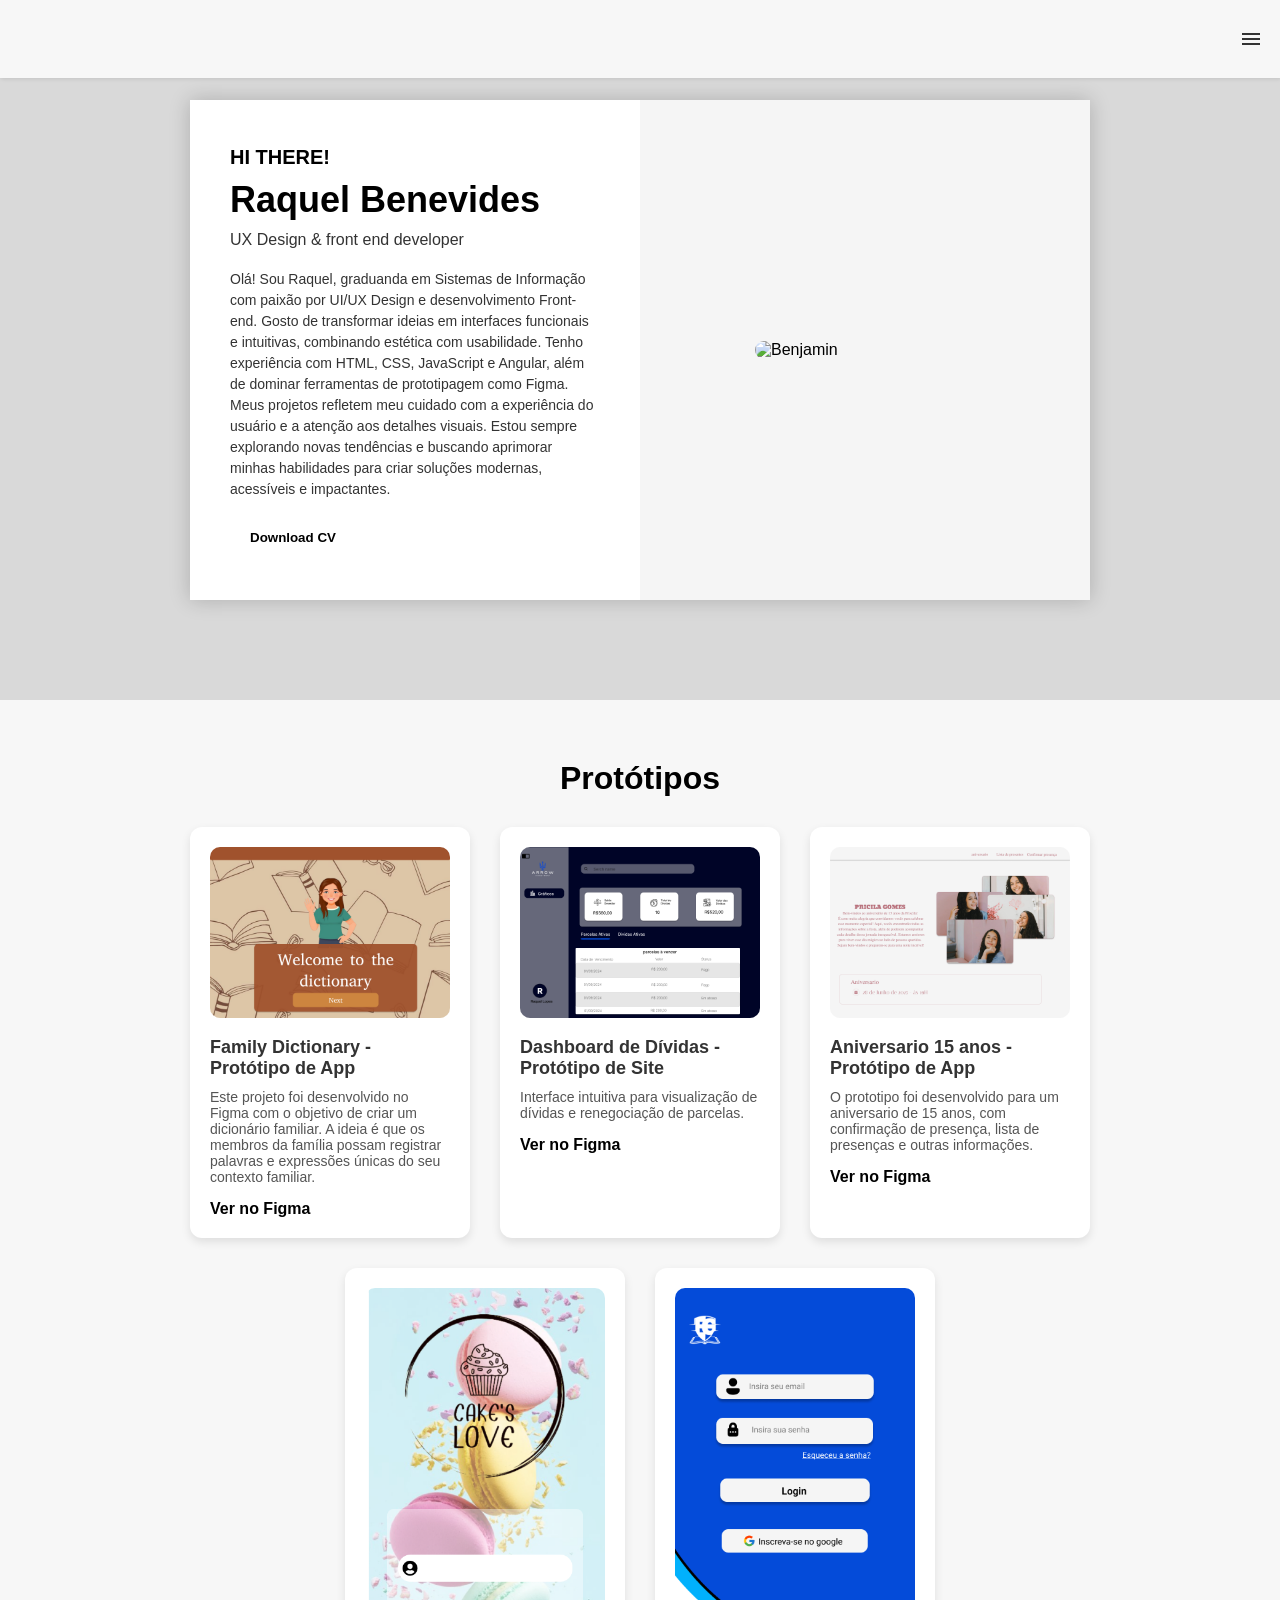
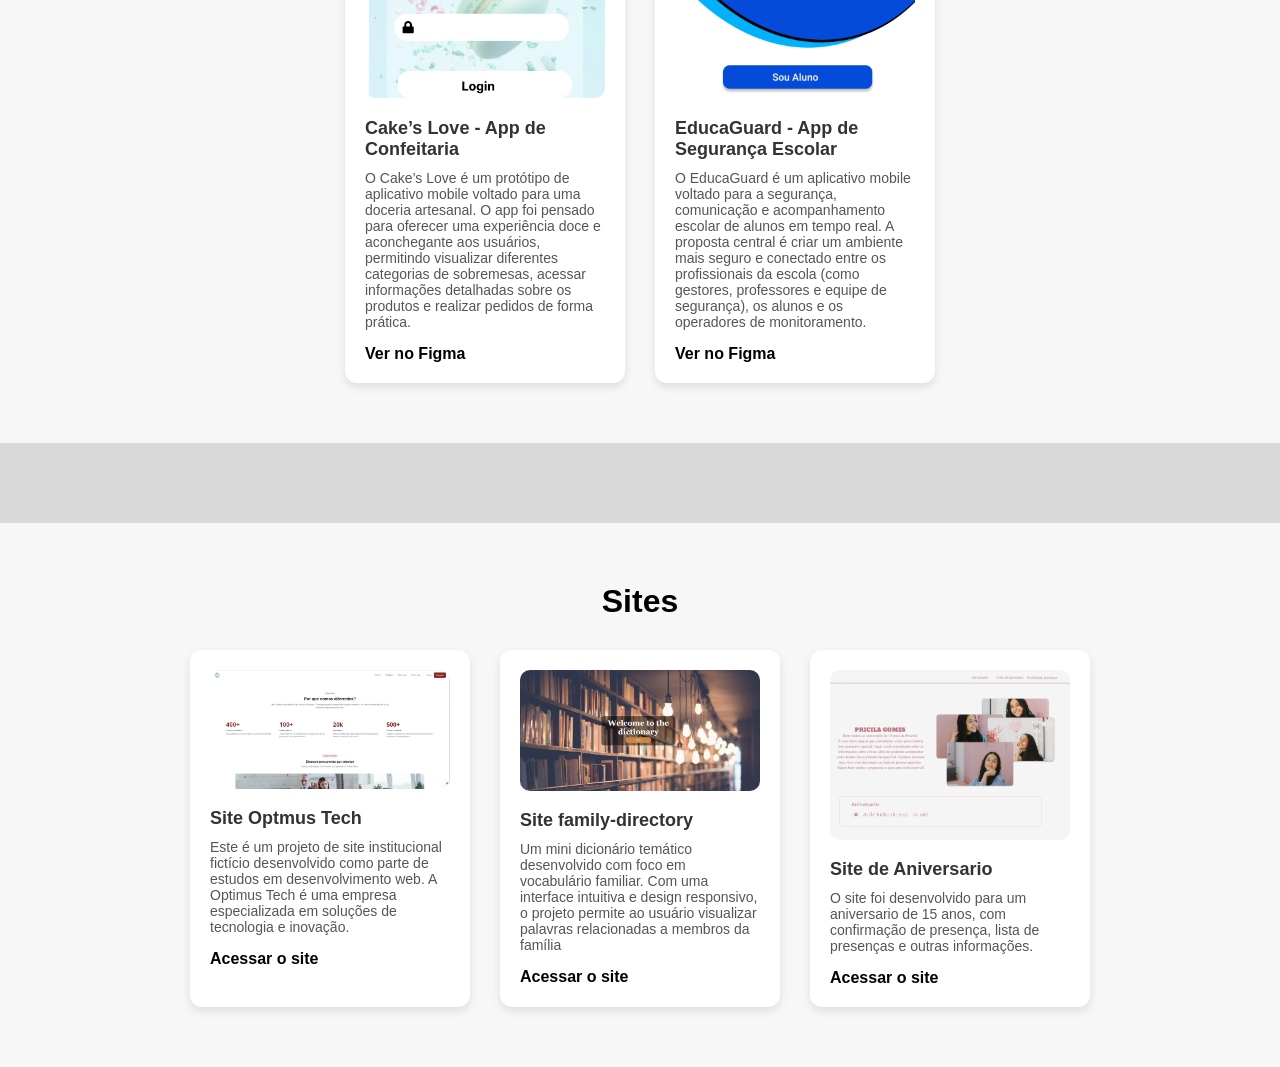
==== index.html @ e482d5d5 "portifolio" ====
<!DOCTYPE html>
<html lang="en">
<head>
  <meta charset="UTF-8" />
  <meta name="viewport" content="width=device-width, initial-scale=1.0"/>
  <title>Raquel Portfolio</title>
  <link rel="stylesheet" href="css/info.css" />
</head>
<body>

  <div class="header">
    <input class="menu-btn" type="checkbox" id="menu-btn" />
    <label class="menu-icon" for="menu-btn"><span class="navicon"></span></label>
    <ul class="menu">
      <li><a href="">Home</a></li>
        <li><a href="">Sobre</a></li>
        <li><a href="">Prototipos</a></li>
        <li><a href="">Sites</a></li>
    </ul>
</div>

  <div class="container">
    <div class="left-section">
      <h2>HI THERE!</h2>
      <h1> <span>Raquel Benevides</span></h1>
      <p>UX Design & front end developer</p>
      <p class="description">
        Olá! Sou Raquel, graduanda em Sistemas de Informação com paixão por UI/UX Design e desenvolvimento Front-end.
        Gosto de transformar ideias em interfaces funcionais e intuitivas, combinando estética com usabilidade. Tenho
        experiência com HTML, CSS, JavaScript e Angular, além de dominar ferramentas de prototipagem como Figma.
        Meus projetos refletem meu cuidado com a experiência do usuário e a atenção aos detalhes visuais. Estou sempre
        explorando novas tendências e buscando
        aprimorar minhas habilidades para criar soluções modernas, acessíveis e impactantes.
      </p>
      <button>Download CV</button>
    </div>
    <div class="right-section">
      <img src="assets/DSC01569.JPG" alt="Benjamin"/>
    
    </div>
  </div>

  <section class="prototypes" id="prototipos">
    <h2>Protótipos</h2>
    <div class="prototypes-container">
      <div class="prototype-card">
        <img src="assets/family-directory.png" alt="Protótipo 1" />
        <h3>Family Dictionary - Protótipo de App</h3>
        <p>Este projeto foi desenvolvido no Figma com o objetivo de criar um dicionário familiar. A ideia é que os membros da família possam registrar palavras e expressões únicas do seu contexto familiar.</p>
        <a href="https://www.figma.com/proto/r6o3UK1A0JMN1MDUsx2ePp/dicionario_familia?node-id=1-3&t=j6TgcoYT1Pu7Sqnx-1&scaling=scale-down&content-scaling=fixed&page-id=0%3A1&starting-point-node-id=1%3A3&show-proto-sidebar=1" target="_blank">Ver no Figma</a>
      </div>
      <div class="prototype-card">
        <img src="assets/Tela inicial.png" alt="Protótipo 2" />
        <h3>Dashboard de Dívidas - Protótipo de Site</h3>
        <p>Interface intuitiva para visualização de dívidas e renegociação de parcelas.</p>
        <a href="https://www.figma.com/proto/xezdQHjw3S7ay618fZa8QW/projetoloja?node-id=2080-34&t=NyL4bLdaEMQx5HPH-1&scaling=min-zoom&content-scaling=fixed&page-id=0%3A1&starting-point-node-id=2080%3A34" target="_blank">Ver no Figma</a>
      </div>

      <div class="prototype-card">
        <img src="assets/tela_aniversario.png" alt="Protótipo 5">
        <h3>Aniversario 15 anos - Protótipo de App</h3>
        <p>O prototipo foi desenvolvido para um aniversario de 15 anos, com confirmação de presença, lista de presenças e outras informações.</p>
        <a href="https://www.figma.com/proto/hL53M6fmfashtRJWSqGs2R/Untitled?node-id=20-2&t=TeJSc9Q0vaxj2PRp-1&scaling=min-zoom&content-scaling=fixed&page-id=0%3A1&starting-point-node-id=1%3A2&show-proto-sidebar=1" target="_blank">Ver no Figma</a>
      </div>
    
      <div class="prototype-card">
        <img src="assets/site_confeitaria.png" alt="Protótipo 3" style="height: 410px; object-fit: cover; border-radius: 10px; margin-bottom: 1rem;"> 
        <h3>Cake’s Love - App de Confeitaria</h3>
        <p>O Cake’s Love é um protótipo de aplicativo mobile voltado para uma doceria artesanal. O app foi pensado para oferecer uma experiência doce e aconchegante aos usuários, permitindo visualizar diferentes categorias de sobremesas, acessar informações detalhadas sobre os produtos e realizar pedidos de forma prática.</p>
        <a href="https://www.figma.com/proto/RAISbUO54751XTIskdznrG/projetoCurso?node-id=35-3&t=txbkHVv7PdWEwaBw-1&scaling=scale-down&content-scaling=fixed&page-id=0%3A1" target="_blank">Ver no Figma</a>
      </div>

      <div class="prototype-card">
        <img src="assets/Tela de login.png" alt="Protótipo 4" style="height: 410px; object-fit: cover; border-radius: 10px; margin-bottom: 1rem;"> 
        <h3>EducaGuard - App de Segurança Escolar</h3>
        <p>O EducaGuard é um aplicativo mobile voltado para a segurança, comunicação e acompanhamento escolar de alunos em tempo real. A proposta central é criar um ambiente mais seguro e conectado entre os profissionais da escola (como gestores, professores e equipe de segurança), os alunos e os operadores de monitoramento.</p>
        <a href="https://www.figma.com/proto/RAISbUO54751XTIskdznrG/projetoCurso?node-id=35-3&t=txbkHVv7PdWEwaBw-1&scaling=scale-down&content-scaling=fixed&page-id=0%3A1" target="_blank">Ver no Figma</a>
      </div>

  <!--sites-->
  </section>
  

  <section class="prototypes" id="prototipos">
    <h2>Sites</h2>
    <div class="prototypes-container">
      <div class="prototype-card">
        <img src="assets/optmus_tec.jpeg" alt="site 1" />
        <h3> Site Optmus Tech</h3>
        <p>Este é um projeto de site institucional fictício desenvolvido como parte de estudos em desenvolvimento web. A Optimus Tech é uma empresa especializada em soluções de tecnologia e inovação.</p>
        <a href="https://raquellopes10.github.io/Optimus_Tech/" target="_blank">Acessar o site</a>
      </div>
      <div class="prototype-card">
        <img src="assets/family.jpeg" alt="Protótipo 2" />
        <h3> Site family-directory</h3>
        <p>Um mini dicionário temático desenvolvido com foco em vocabulário familiar. Com uma interface intuitiva e design responsivo, o projeto permite ao usuário visualizar palavras relacionadas a membros da família </p>
        <a href="https://family-dictionary.vercel.app/" target="_blank">Acessar o site </a>
      </div>

      <div class="prototype-card">
        <img src="assets/tela_aniversario.png" alt="Protótipo 5"> 
        <h3> Site de Aniversario</h3>
        <p>O site foi desenvolvido para um aniversario de 15 anos, com confirmação de presença, lista de presenças e outras informações.</p>
        <a href="https://d2iv9stsavxi5m.cloudfront.net/" target="_blank">Acessar o site</a>
      </div>
  </section>
  
</body>
</html>
---- css/info.css ----
* {
    margin: 0;
    padding: 0;
    box-sizing: border-box;
    font-family: 'Segoe UI', sans-serif;
  }
  
  body {
    background: #d9d9d9;
   /* display: flex;
    justify-content: center;
    align-items: center;
    height: 100vh;*/
  }
  
  .container {
    width: 900px;
    height: 500px;
    display: flex;
    margin: 100px auto; /* Centraliza horizontalmente e dá espaçamento do topo */
    box-shadow: 0 0 20px rgba(0,0,0,0.2);
    background: #fff;
  }
  
  .left-section {
    width: 50%;
    padding: 50px 40px;
    background: #fff;
    display: flex;
    flex-direction: column;
    justify-content: center;
  }
  
  .left-section h2 {
    font-size: 20px;
    margin-bottom: 10px;
    color: #000;
  }
  
  .left-section h1 {
    font-size: 36px;
    margin-bottom: 10px;
    color: #000;
  }
  
  .left-section h1 span {
    color: black;
    font-weight: bold;
  }
  
  .left-section p {
    margin-bottom: 20px;
    color: #333;
  }
  
  .left-section .description {
    font-size: 14px;
    line-height: 1.5;
  }
  
  .left-section button {
    width: fit-content;
    padding: 10px 20px;
    background-color: white;
    border: none;
    color: #000;
    font-weight: bold;
    cursor: pointer;
    border-radius: 20px;
    transition: background 0.3s;
  }
  
  .left-section button:hover {
    background-color: #ccc;
  }
  
  .right-section {
    width: 50%;
    position: relative;
    background: #f5f5f5;
    display: flex;
    justify-content: center;
    align-items: center;
  }
  
  .right-section img {
    width: 220px;
    border-radius: 10px;
  }
  
  /*menu responsivo*/
.header {
    background-color: #f7f7f7;
    box-shadow: 1px 1px 4px 0 rgba(0, 0, 0, .1);
      position: fixed;
      top: 0;
      left: 0;
      width: 100%;
      z-index: 1000;
      padding: 10px 0; /* Adicione um pouco de padding para melhorar a aparência */
      
      }
      
      .header ul {
      margin: 0;
      padding: 0;
      list-style: none;
      overflow: hidden;
      background-color: #f7f7f7;
    }
      
      .header li a {
      display: block;
      padding: 20px 20px;
      border-right: 1px solid white;
      text-decoration: none;
      color: black;
      font-size: 18px;
      
      }
      
      .header li a:hover,
      .header .menu-btn:hover {
      background-color:rgba(200, 200, 200, 0.2);
      border-radius: 20px;
      }
      
      .header .logo {
      display: block;
      float: left;
      padding: 3px 20px;
      text-decoration: none;
      }
      
      /* menu */
      
      .header .menu {
      clear: both;
      max-height: 0;
      transition: max-height .2s ease-out;
      }
      
      /* menu icon */
      
      .header .menu-icon {
      cursor: pointer;
      display: inline-block;
      float: right;
      padding: 28px 20px;
      position: relative;
      user-select: none;
      }
      
      .header .menu-icon .navicon {
      background: #333;
      display: block;
      height: 2px;
      position: relative;
      transition: background .2s ease-out;
      width: 18px;
      }
      
      .header .menu-icon .navicon:before,
      .header .menu-icon .navicon:after {
      background: #333;
      content: '';
      display: block;
      height: 100%;
      position: absolute;
      transition: all .2s ease-out;
      width: 100%;
      }
      
      .header .menu-icon .navicon:before {
      top: 5px;
      }
      
      .header .menu-icon .navicon:after {
      top: -5px;
      }
      
      /* menu btn */
      
      .header .menu-btn {
      display: none;
      }
      
      .header .menu-btn:checked ~ .menu {
      max-height: 100%;
      }
      
      .header .menu-btn:checked ~ .menu-icon .navicon {
      background: transparent;
      }
      
      .header .menu-btn:checked ~ .menu-icon .navicon:before {
      transform: rotate(-45deg);
      }
      
      .header .menu-btn:checked ~ .menu-icon .navicon:after {
      transform: rotate(45deg);
      }
      
      .header .menu-btn:checked ~ .menu-icon:not(.steps) .navicon:before,
      .header .menu-btn:checked ~ .menu-icon:not(.steps) .navicon:after {
      top: 0;
      }
      
      /* 48em = 768px */
      
      @media (min-width: 1370px) {
      .header li {
        float: left;
      }
      .header li a {
        padding: 20px 30px;
      }
      .header .menu {
        clear: none;
        float: right;
        max-height: none;
      }
      .header .menu-icon {
        display: none;
      }
      }

      /*prototipos*/
      .prototypes {
        background-color: #f7f7f7;
        padding: 60px 40px;
        text-align: center;
        margin-top: 80px;
        display: flex;
        flex-direction: column; /* ESSA LINHA AQUI FAZ A MÁGICA */

          }
          
      
      
      .prototypes h2 {
        font-size: 32px;
        margin-bottom: 30px;
        color: #000;
      }
      
      .prototypes-container {
        display: flex;
        flex-wrap: wrap;
        justify-content: center;
        gap: 30px;
      }
      
      .prototype-card {
        background: #fff;
        border-radius: 12px;
        box-shadow: 0 4px 10px rgba(0, 0, 0, 0.1);
        width: 280px;
        padding: 20px;
        text-align: left;
        transition: transform 0.3s ease;
      }
      
      .prototype-card:hover {
        transform: translateY(-5px);
      }
      
      .prototype-card img {
        width: 100%;
        border-radius: 10px;
        margin-bottom: 15px;
      }
      
      .prototype-card h3 {
        font-size: 18px;
        margin-bottom: 10px;
        color: #333;
      }
      
      .prototype-card p {
        font-size: 14px;
        color: #555;
        margin-bottom: 15px;
      }
      
      .prototype-card a {
        text-decoration: none;
        font-weight: bold;
        color: black;
      }
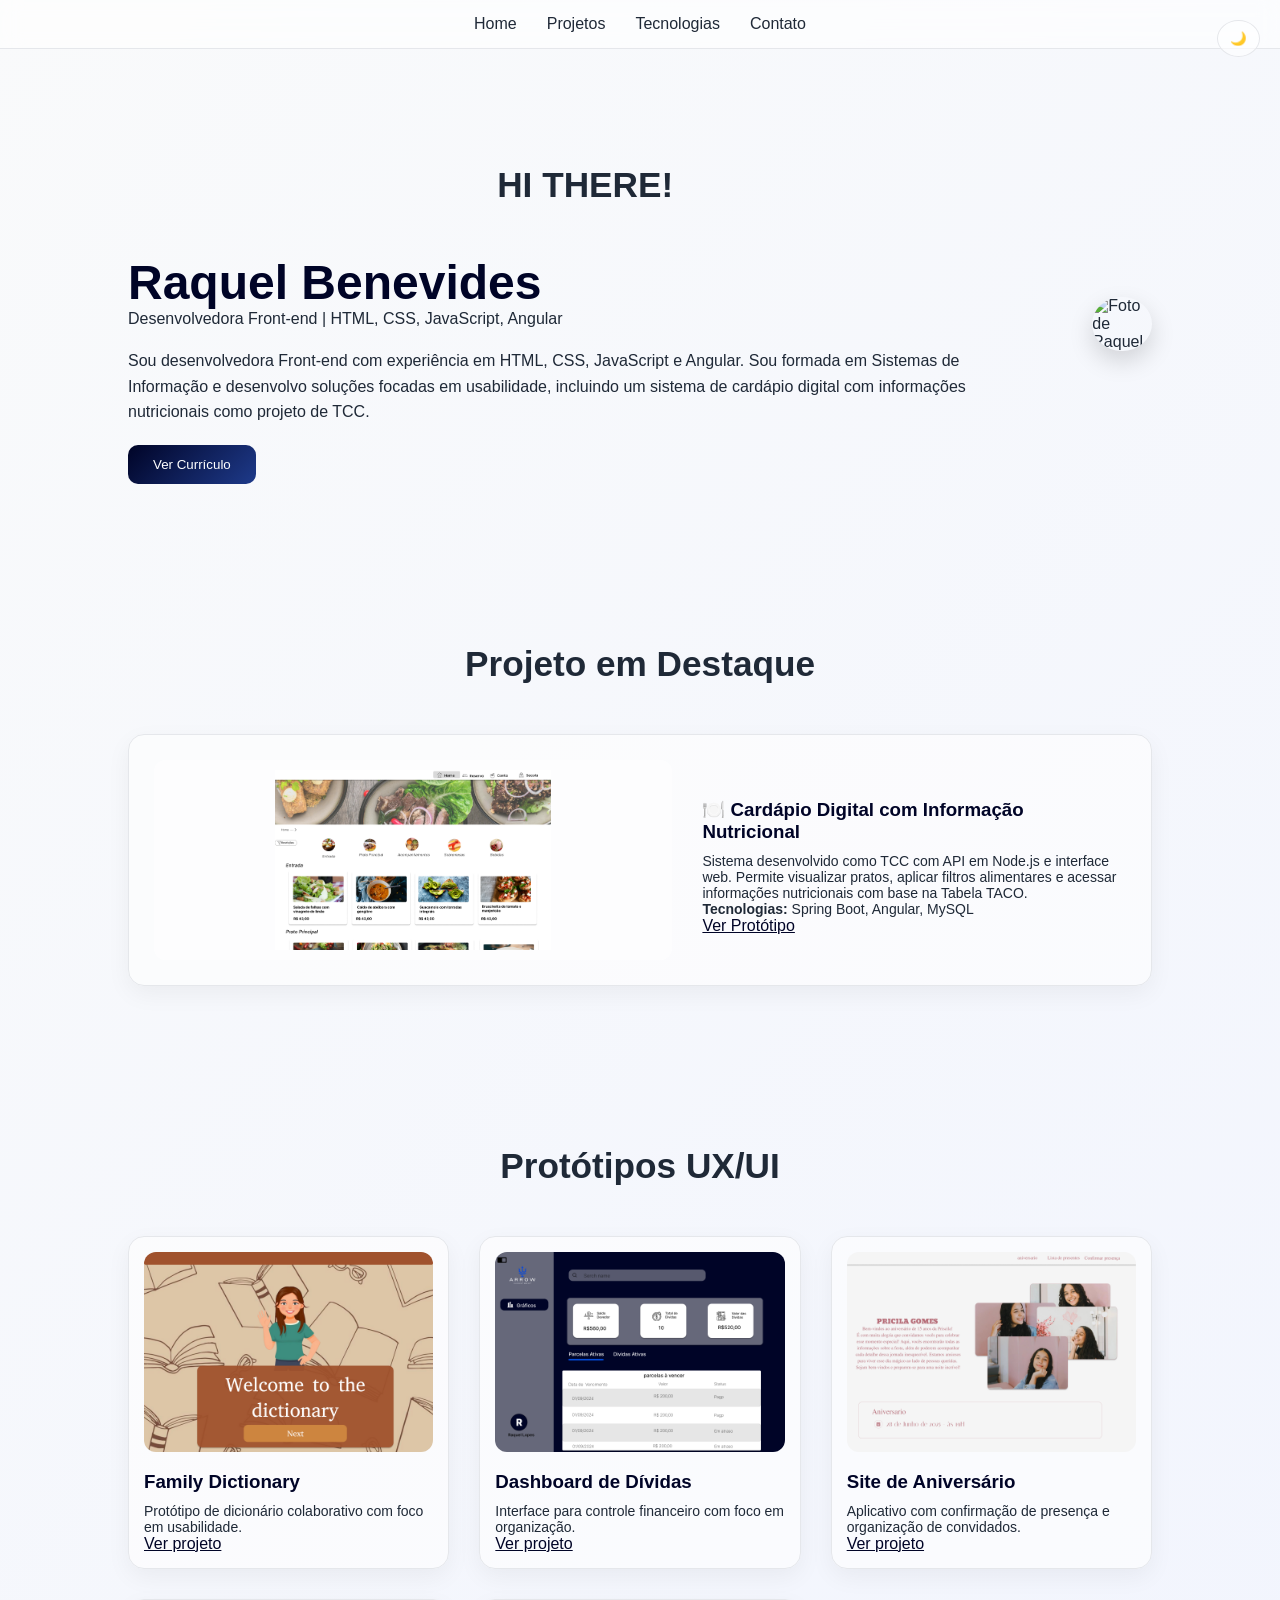
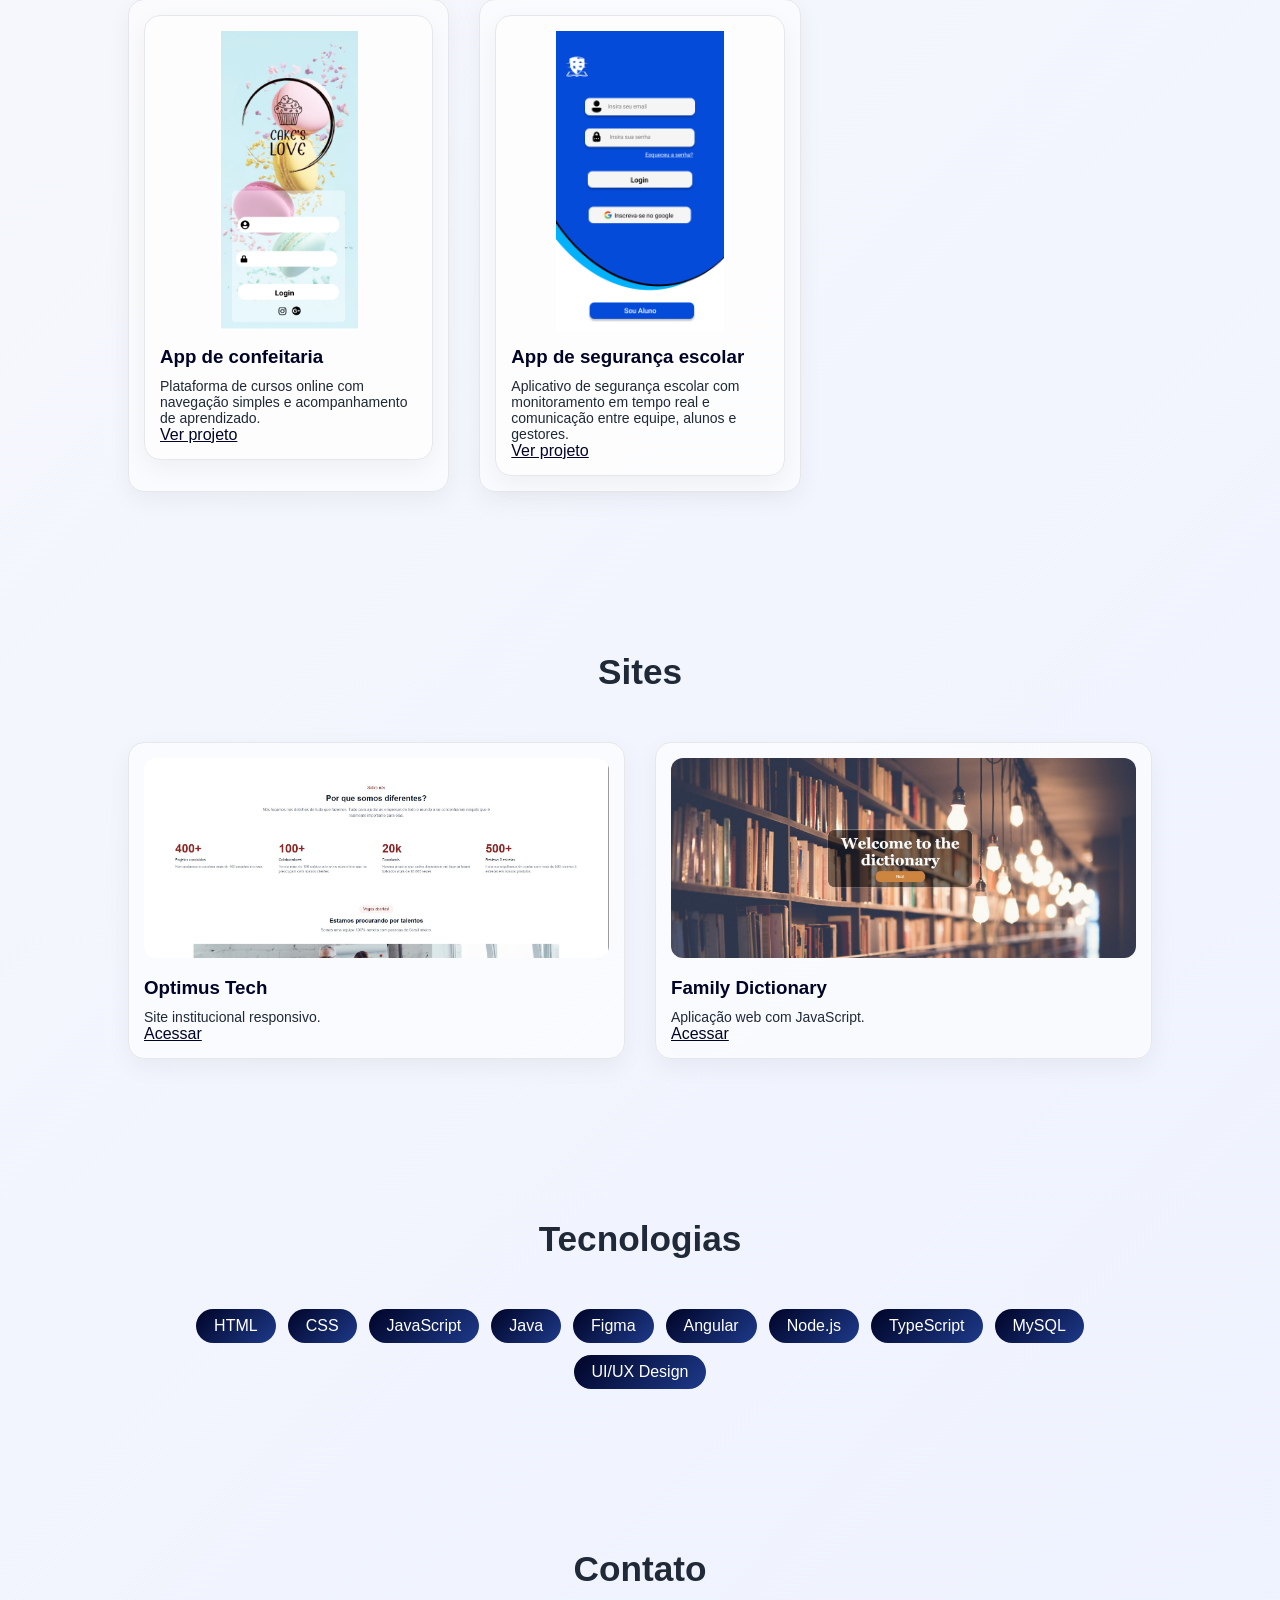
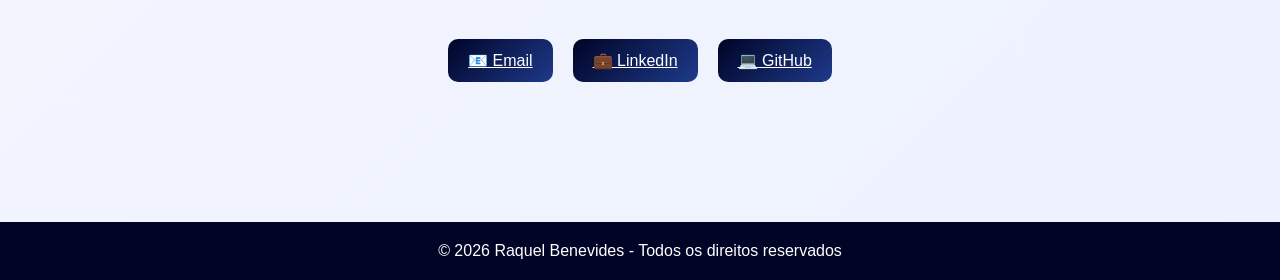
==== commit c112417c: "melhorias no portifólio" ====
--- a/index.html
+++ b/index.html
@@ -1,109 +1,224 @@
 <!DOCTYPE html>
-<html lang="en">
+<html lang="pt-BR">
+
 <head>
   <meta charset="UTF-8" />
-  <meta name="viewport" content="width=device-width, initial-scale=1.0"/>
+  <meta name="viewport" content="width=device-width, initial-scale=1.0" />
   <title>Raquel Portfolio</title>
-  <link rel="stylesheet" href="css/info.css" />
+  <link rel="stylesheet" href="inicio.css?v=2">
 </head>
+
 <body>
 
+
+
+  <!-- HEADER -->
   <div class="header">
-    <input class="menu-btn" type="checkbox" id="menu-btn" />
-    <label class="menu-icon" for="menu-btn"><span class="navicon"></span></label>
     <ul class="menu">
-      <li><a href="">Home</a></li>
-        <li><a href="">Sobre</a></li>
-        <li><a href="">Prototipos</a></li>
-        <li><a href="">Sites</a></li>
+      <li><a href="#sobre">Home</a></li>
+      <li><a href="#projetos">Projetos</a></li>
+      <li><a href="#tecnologias">Tecnologias</a></li>
+      <li><a href="#contato">Contato</a></li>
     </ul>
-</div>
-
-  <div class="container">
+  </div>
+  <br>
+  <br>
+
+
+ <button id="toggle-theme">🌙</button>
+
+
+  <!-- SOBRE -->
+  <section class="container" id="sobre">
+   
     <div class="left-section">
+      
       <h2>HI THERE!</h2>
-      <h1> <span>Raquel Benevides</span></h1>
-      <p>UX Design & front end developer</p>
+      <h1><span>Raquel Benevides</span></h1>
+      <p>Desenvolvedora Front-end | HTML, CSS, JavaScript, Angular</p>
+
       <p class="description">
-        Olá! Sou Raquel, graduanda em Sistemas de Informação com paixão por UI/UX Design e desenvolvimento Front-end.
-        Gosto de transformar ideias em interfaces funcionais e intuitivas, combinando estética com usabilidade. Tenho
-        experiência com HTML, CSS, JavaScript e Angular, além de dominar ferramentas de prototipagem como Figma.
-        Meus projetos refletem meu cuidado com a experiência do usuário e a atenção aos detalhes visuais. Estou sempre
-        explorando novas tendências e buscando
-        aprimorar minhas habilidades para criar soluções modernas, acessíveis e impactantes.
+        Sou desenvolvedora Front-end com experiência em HTML, CSS, JavaScript e Angular.
+        Sou formada em Sistemas de Informação e desenvolvo soluções focadas em usabilidade,
+        incluindo um sistema de cardápio digital com informações nutricionais como projeto de TCC.
       </p>
-      <button>Download CV</button>
-    </div>
+
+      <a href="assets/curriclo_Raquel.pdf" target="_blank">
+        <button>Ver Currículo</button>
+      </a>
+    </div>
+
     <div class="right-section">
-      <img src="assets/DSC01569.JPG" alt="Benjamin"/>
-    
-    </div>
-  </div>
-
-  <section class="prototypes" id="prototipos">
-    <h2>Protótipos</h2>
+      <img src="assets/DSC01569.JPG" alt="Foto de Raquel" />
+    </div>
+  </section>
+
+  <!-- PROJETO DESTAQUE (TCC) -->
+  <section id="projetos">
+    <h2>Projeto em Destaque</h2>
+
     <div class="prototypes-container">
-      <div class="prototype-card">
-        <img src="assets/family-directory.png" alt="Protótipo 1" />
-        <h3>Family Dictionary - Protótipo de App</h3>
-        <p>Este projeto foi desenvolvido no Figma com o objetivo de criar um dicionário familiar. A ideia é que os membros da família possam registrar palavras e expressões únicas do seu contexto familiar.</p>
-        <a href="https://www.figma.com/proto/r6o3UK1A0JMN1MDUsx2ePp/dicionario_familia?node-id=1-3&t=j6TgcoYT1Pu7Sqnx-1&scaling=scale-down&content-scaling=fixed&page-id=0%3A1&starting-point-node-id=1%3A3&show-proto-sidebar=1" target="_blank">Ver no Figma</a>
-      </div>
-      <div class="prototype-card">
-        <img src="assets/Tela inicial.png" alt="Protótipo 2" />
-        <h3>Dashboard de Dívidas - Protótipo de Site</h3>
-        <p>Interface intuitiva para visualização de dívidas e renegociação de parcelas.</p>
-        <a href="https://www.figma.com/proto/xezdQHjw3S7ay618fZa8QW/projetoloja?node-id=2080-34&t=NyL4bLdaEMQx5HPH-1&scaling=min-zoom&content-scaling=fixed&page-id=0%3A1&starting-point-node-id=2080%3A34" target="_blank">Ver no Figma</a>
-      </div>
-
-      <div class="prototype-card">
-        <img src="assets/tela_aniversario.png" alt="Protótipo 5">
-        <h3>Aniversario 15 anos - Protótipo de App</h3>
-        <p>O prototipo foi desenvolvido para um aniversario de 15 anos, com confirmação de presença, lista de presenças e outras informações.</p>
-        <a href="https://www.figma.com/proto/hL53M6fmfashtRJWSqGs2R/Untitled?node-id=20-2&t=TeJSc9Q0vaxj2PRp-1&scaling=min-zoom&content-scaling=fixed&page-id=0%3A1&starting-point-node-id=1%3A2&show-proto-sidebar=1" target="_blank">Ver no Figma</a>
-      </div>
-    
-      <div class="prototype-card">
-        <img src="assets/site_confeitaria.png" alt="Protótipo 3" style="height: 410px; object-fit: cover; border-radius: 10px; margin-bottom: 1rem;"> 
-        <h3>Cake’s Love - App de Confeitaria</h3>
-        <p>O Cake’s Love é um protótipo de aplicativo mobile voltado para uma doceria artesanal. O app foi pensado para oferecer uma experiência doce e aconchegante aos usuários, permitindo visualizar diferentes categorias de sobremesas, acessar informações detalhadas sobre os produtos e realizar pedidos de forma prática.</p>
-        <a href="https://www.figma.com/proto/RAISbUO54751XTIskdznrG/projetoCurso?node-id=35-3&t=txbkHVv7PdWEwaBw-1&scaling=scale-down&content-scaling=fixed&page-id=0%3A1" target="_blank">Ver no Figma</a>
-      </div>
-
-      <div class="prototype-card">
-        <img src="assets/Tela de login.png" alt="Protótipo 4" style="height: 410px; object-fit: cover; border-radius: 10px; margin-bottom: 1rem;"> 
-        <h3>EducaGuard - App de Segurança Escolar</h3>
-        <p>O EducaGuard é um aplicativo mobile voltado para a segurança, comunicação e acompanhamento escolar de alunos em tempo real. A proposta central é criar um ambiente mais seguro e conectado entre os profissionais da escola (como gestores, professores e equipe de segurança), os alunos e os operadores de monitoramento.</p>
-        <a href="https://www.figma.com/proto/RAISbUO54751XTIskdznrG/projetoCurso?node-id=35-3&t=txbkHVv7PdWEwaBw-1&scaling=scale-down&content-scaling=fixed&page-id=0%3A1" target="_blank">Ver no Figma</a>
-      </div>
-
-  <!--sites-->
-  </section>
-  
-
-  <section class="prototypes" id="prototipos">
+      <div class="prototype-card destaque">
+
+        <img src="assets/tela_cardapio.png" alt="Tela do sistema de cardápio" />
+
+        <div class="conteudo-destaque">
+          <h3>🍽️ Cardápio Digital com Informação Nutricional</h3>
+
+          <p>
+            Sistema desenvolvido como TCC com API em Node.js e interface web.
+            Permite visualizar pratos, aplicar filtros alimentares e acessar informações nutricionais
+            com base na Tabela TACO.
+          </p>
+
+          <p><strong>Tecnologias:</strong> Spring Boot, Angular, MySQL</p>
+
+          <a href="https://www.figma.com/proto/ATZoVMEvqZozBetu56BqK3/Untitled?node-id=32-54" target="_blank">Ver
+            Protótipo</a>
+        </div>
+
+      </div>
+    </div>
+  </section>
+
+  <!-- PROJETOS -->
+  <section>
+    <h2>Protótipos UX/UI</h2>
+
+    <div class="prototypes-container">
+
+      <div class="prototype-card">
+        <img src="assets/family-directory.png" />
+        <h3>Family Dictionary</h3>
+        <p>Protótipo de dicionário colaborativo com foco em usabilidade.</p>
+        <a
+          href="https://www.figma.com/proto/r6o3UK1A0JMN1MDUsx2ePp/dicionario_familia?node-id=1-3&t=j6TgcoYT1Pu7Sqnx-1&scaling=scale-down&content-scaling=fixed&page-id=0%3A1&starting-point-node-id=1%3A3">Ver
+          projeto</a>
+      </div>
+
+      <div class="prototype-card">
+        <img src="assets/Tela inicial.png" />
+        <h3>Dashboard de Dívidas</h3>
+        <p>Interface para controle financeiro com foco em organização.</p>
+        <a
+          href="https://www.figma.com/proto/xezdQHjw3S7ay618fZa8QW/projetoloja?node-id=2080-34&t=NyL4bLdaEMQx5HPH-1&scaling=min-zoom&content-scaling=fixed&page-id=0%3A1&starting-point-node-id=2080%3A34">Ver
+          projeto</a>
+      </div>
+
+      <div class="prototype-card">
+        <img src="assets/tela_aniversario.png" />
+        <h3>Site de Aniversário</h3>
+        <p>Aplicativo com confirmação de presença e organização de convidados.</p>
+        <a
+          href="https://www.figma.com/proto/hL53M6fmfashtRJWSqGs2R/Untitled?node-id=20-2&t=TeJSc9Q0vaxj2PRp-1&scaling=min-zoom&content-scaling=fixed&page-id=0%3A1&starting-point-node-id=1%3A2">Ver
+          projeto</a>
+      </div>
+
+      <div class="prototype-card mobile">
+        <div class="prototype-card">
+          <img src="assets/site_confeitaria.png" />
+          <h3>App de confeitaria</h3>
+          <p>Plataforma de cursos online com navegação simples e acompanhamento de aprendizado.</p>
+          <a
+            href="https://www.figma.com/proto/RAISbUO54751XTIskdznrG/projetoCurso?node-id=35-3&t=txbkHVv7PdWEwaBw-1&scaling=scale-down&content-scaling=fixed&page-id=0%3A1">Ver
+            projeto</a>
+        </div>
+      </div>
+
+
+      <div class="prototype-card mobile">
+        <div class="prototype-card">
+          <img src="assets/Tela de login.png" />
+          <h3>App de segurança escolar </h3>
+          <p>Aplicativo de segurança escolar com monitoramento em tempo real e comunicação entre equipe, alunos e
+            gestores.</p>
+          <a
+            href="https://www.figma.com/proto/OdqkvT8xKUdFRXfP3RHied/EducaGuard?node-id=146-32&t=qUmdTLi7jc62i8Iy-1&scaling=scale-down&content-scaling=fixed&page-id=0%3A1&starting-point-node-id=146%3A32">Ver
+            projeto</a>
+        </div>
+      </div>
+
+    </div>
+  </section>
+
+  <!-- SITES -->
+  <section>
     <h2>Sites</h2>
+
     <div class="prototypes-container">
-      <div class="prototype-card">
-        <img src="assets/optmus_tec.jpeg" alt="site 1" />
-        <h3> Site Optmus Tech</h3>
-        <p>Este é um projeto de site institucional fictício desenvolvido como parte de estudos em desenvolvimento web. A Optimus Tech é uma empresa especializada em soluções de tecnologia e inovação.</p>
-        <a href="https://raquellopes10.github.io/Optimus_Tech/" target="_blank">Acessar o site</a>
-      </div>
-      <div class="prototype-card">
-        <img src="assets/family.jpeg" alt="Protótipo 2" />
-        <h3> Site family-directory</h3>
-        <p>Um mini dicionário temático desenvolvido com foco em vocabulário familiar. Com uma interface intuitiva e design responsivo, o projeto permite ao usuário visualizar palavras relacionadas a membros da família </p>
-        <a href="https://family-dictionary.vercel.app/" target="_blank">Acessar o site </a>
-      </div>
-
-      <div class="prototype-card">
-        <img src="assets/tela_aniversario.png" alt="Protótipo 5"> 
-        <h3> Site de Aniversario</h3>
-        <p>O site foi desenvolvido para um aniversario de 15 anos, com confirmação de presença, lista de presenças e outras informações.</p>
-        <a href="https://d2iv9stsavxi5m.cloudfront.net/" target="_blank">Acessar o site</a>
-      </div>
-  </section>
-  
+
+      <div class="prototype-card">
+        <img src="assets/optmus_tec.jpeg" />
+        <h3>Optimus Tech</h3>
+        <p>Site institucional responsivo.</p>
+        <a href="https://raquellopes10.github.io/Optimus_Tech/" target="_blank">Acessar</a>
+      </div>
+
+      <div class="prototype-card">
+        <img src="assets/family.jpeg" />
+        <h3>Family Dictionary</h3>
+        <p>Aplicação web com JavaScript.</p>
+        <a href="https://family-dictionary.vercel.app/" target="_blank">Acessar</a>
+      </div>
+
+    </div>
+  </section>
+
+  <!-- TECNOLOGIAS -->
+  <section id="tecnologias">
+    <h2>Tecnologias</h2>
+
+    <div class="tech-container">
+      <span>HTML</span>
+      <span>CSS</span>
+      <span>JavaScript</span>
+      <span>Java</span>
+      <span>Figma</span>
+      <span>Angular</span>
+      <span>Node.js</span>
+      <span>TypeScript</span>
+      <span>MySQL</span>
+      <span>UI/UX Design</span>
+    </div>
+  </section>
+
+
+  <!-- CONTATO -->
+  <section id="contato">
+    <h2>Contato</h2>
+
+    <div class="contato">
+      <a href="raquelbenevideslopes@gmail.com">📧 Email</a>
+      <a href="https://www.linkedin.com/in/raquel-benevides-lopes-desenvolvedora-front-end/">💼 LinkedIn</a>
+      <a href="https://github.com/Raquellopes10">💻 GitHub</a>
+    </div>
+  </section>
+
+  <!-- FOOTER -->
+  <footer>
+    <p>© 2026 Raquel Benevides - Todos os direitos reservados</p>
+  </footer>
+
+
+
+
+
+  <script>
+    const button = document.getElementById("toggle-theme");
+
+    button.addEventListener("click", () => {
+      document.body.classList.toggle("dark-mode");
+
+      if (document.body.classList.contains("dark-mode")) {
+        button.textContent = "☀️";
+      } else {
+        button.textContent = "🌙";
+      }
+    });
+  </script>
+
 </body>
-</html>
+
+
+
+</html>
--- a/inicio.css
+++ b/inicio.css
@@ -0,0 +1,289 @@
+/* ================= RESET ================= */
+* {
+  margin: 0;
+  padding: 0;
+  box-sizing: border-box;
+  transition: background 0.3s, color 0.3s;
+}
+
+/* ================= VARIÁVEIS ================= */
+:root {
+  --bg: #f9fafb;
+  --bg-secondary: #eef2ff;
+  --text: #1f2937;
+  --card: rgba(255, 255, 255, 0.6);
+  --border: #e5e7eb;
+  --primary: #000427;
+  --primary-light: #1e3a8a;
+}
+
+/* DARK MODE */
+body.dark-mode {
+  --bg: #0f172a;
+  --bg-secondary: #020617;
+  --text: #e2e8f0;
+  --card: rgba(30, 41, 59, 0.7);
+  --border: #334155;
+  --primary: #818cf8;
+  --primary-light: #6366f1;
+}
+
+/* ================= BASE ================= */
+body {
+  font-family: 'Segoe UI', sans-serif;
+  background: linear-gradient(135deg, var(--bg), var(--bg-secondary));
+  color: var(--text);
+}
+
+/* ================= HEADER ================= */
+.header {
+  position: sticky;
+  top: 0;
+  background: var(--card);
+  backdrop-filter: blur(10px);
+  padding: 15px 10%;
+  z-index: 1000;
+  border-bottom: 1px solid var(--border);
+}
+
+/* ================= MENU ================= */
+.menu {
+  display: flex;
+  justify-content: center;
+  gap: 30px;
+  list-style: none;
+}
+
+.menu a {
+  text-decoration: none;
+  color: var(--text);
+  font-weight: 500;
+  position: relative;
+}
+
+.menu a::after {
+  content: "";
+  position: absolute;
+  width: 0%;
+  height: 2px;
+  left: 0;
+  bottom: -5px;
+  background-color: var(--primary);
+  transition: 0.3s;
+}
+
+.menu a:hover::after {
+  width: 100%;
+}
+
+/* ================= SEÇÕES ================= */
+section {
+  padding: 80px 10%;
+}
+
+/* ================= HERO ================= */
+.container {
+  display: flex;
+  align-items: center;
+  justify-content: space-between;
+  gap: 50px;
+}
+
+.left-section h1 {
+  font-size: 3rem;
+}
+
+.left-section span {
+  color: var(--primary);
+}
+
+.description {
+  margin: 20px 0;
+  line-height: 1.6;
+}
+
+/* BOTÃO */
+button {
+  background: linear-gradient(135deg, var(--primary), var(--primary-light));
+  color: white;
+  border: none;
+  padding: 12px 25px;
+  border-radius: 10px;
+  cursor: pointer;
+}
+
+/* FOTO */
+.right-section img {
+  width: 260px;
+  border-radius: 50%;
+  box-shadow: 0 10px 25px rgba(0,0,0,0.15);
+}
+
+/* ================= TITULOS ================= */
+h2 {
+  text-align: center;
+  font-size: 2.2rem;
+  margin-bottom: 50px;
+}
+
+/* ================= CARDS ================= */
+.prototypes-container {
+  display: grid;
+  grid-template-columns: repeat(auto-fit, minmax(280px, 1fr));
+  gap: 30px;
+}
+
+.prototype-card {
+  background: var(--card);
+  border: 1px solid var(--border);
+  border-radius: 16px;
+  padding: 15px;
+  box-shadow: 0 8px 25px rgba(0,0,0,0.05);
+  transition: 0.4s;
+}
+
+.prototype-card:hover {
+  transform: translateY(-8px) scale(1.02);
+  box-shadow: 0 15px 40px rgba(0,0,0,0.1);
+}
+
+.prototype-card img {
+  width: 100%;
+  height: 200px;
+  object-fit: cover;
+  border-radius: 12px;
+}
+
+.prototype-card h3 {
+  margin: 15px 0 10px;
+  color: var(--primary);
+}
+
+.prototype-card p {
+  font-size: 14px;
+  color: var(--text);
+}
+
+.prototype-card a {
+  display: inline-block;
+  margin-right: 10px;
+  color: var(--primary);
+  font-weight: 500;
+}
+
+.prototype-card a:hover {
+  color: var(--primary-light);
+}
+
+
+.prototype-card.mobile img {
+  height: auto;
+  max-height: 300px;
+  object-fit: contain;
+  display: block;
+  margin: 0 auto;
+}
+
+/* ================= DESTAQUE ================= */
+.destaque {
+  display: flex;
+  gap: 30px;
+  align-items: center;
+  padding: 25px;
+}
+
+.destaque img {
+  width: 55%;
+  object-fit: contain;
+  background: var(--card);
+  padding: 10px;
+  border-radius: 12px;
+}
+
+.conteudo-destaque {
+  width: 45%;
+}
+
+/* ================= TEC ================= */
+.tech-container {
+  display: flex;
+  flex-wrap: wrap;
+  gap: 12px;
+  justify-content: center;
+}
+
+.tech-container span {
+  background: linear-gradient(135deg, var(--primary), var(--primary-light));
+  color: white;
+  padding: 8px 18px;
+  border-radius: 20px;
+}
+
+/* ================= DIFERENCIAIS ================= */
+.diferenciais {
+  list-style: none;
+  max-width: 600px;
+  margin: auto;
+}
+
+.diferenciais li {
+  margin: 12px 0;
+}
+
+/* ================= CONTATO ================= */
+.contato {
+  display: flex;
+  justify-content: center;
+  gap: 20px;
+}
+
+.contato a {
+  background: linear-gradient(135deg, var(--primary), var(--primary-light));
+  color: white;
+  padding: 12px 20px;
+  border-radius: 10px;
+}
+
+/* ================= FOOTER ================= */
+footer {
+  background: var(--primary);
+  color: white;
+  text-align: center;
+  padding: 20px;
+  margin-top: 60px;
+}
+
+/* ================= BOTÃO DARK ================= */
+#toggle-theme {
+  position: fixed;
+  top: 20px;
+  z-index: 2000;
+  right: 20px;
+  background: var(--card);
+  border: 1px solid var(--border);
+  color: var(--text);
+  padding: 10px 12px;
+  border-radius: 50%;
+  cursor: pointer;
+}
+
+/* ================= RESPONSIVO ================= */
+@media (max-width: 768px) {
+  .container {
+    flex-direction: column;
+    text-align: center;
+  }
+
+  .destaque {
+    flex-direction: column;
+  }
+
+  .destaque img,
+  .conteudo-destaque {
+    width: 100%;
+  }
+
+  section {
+    padding: 60px 20px;
+  }
+}
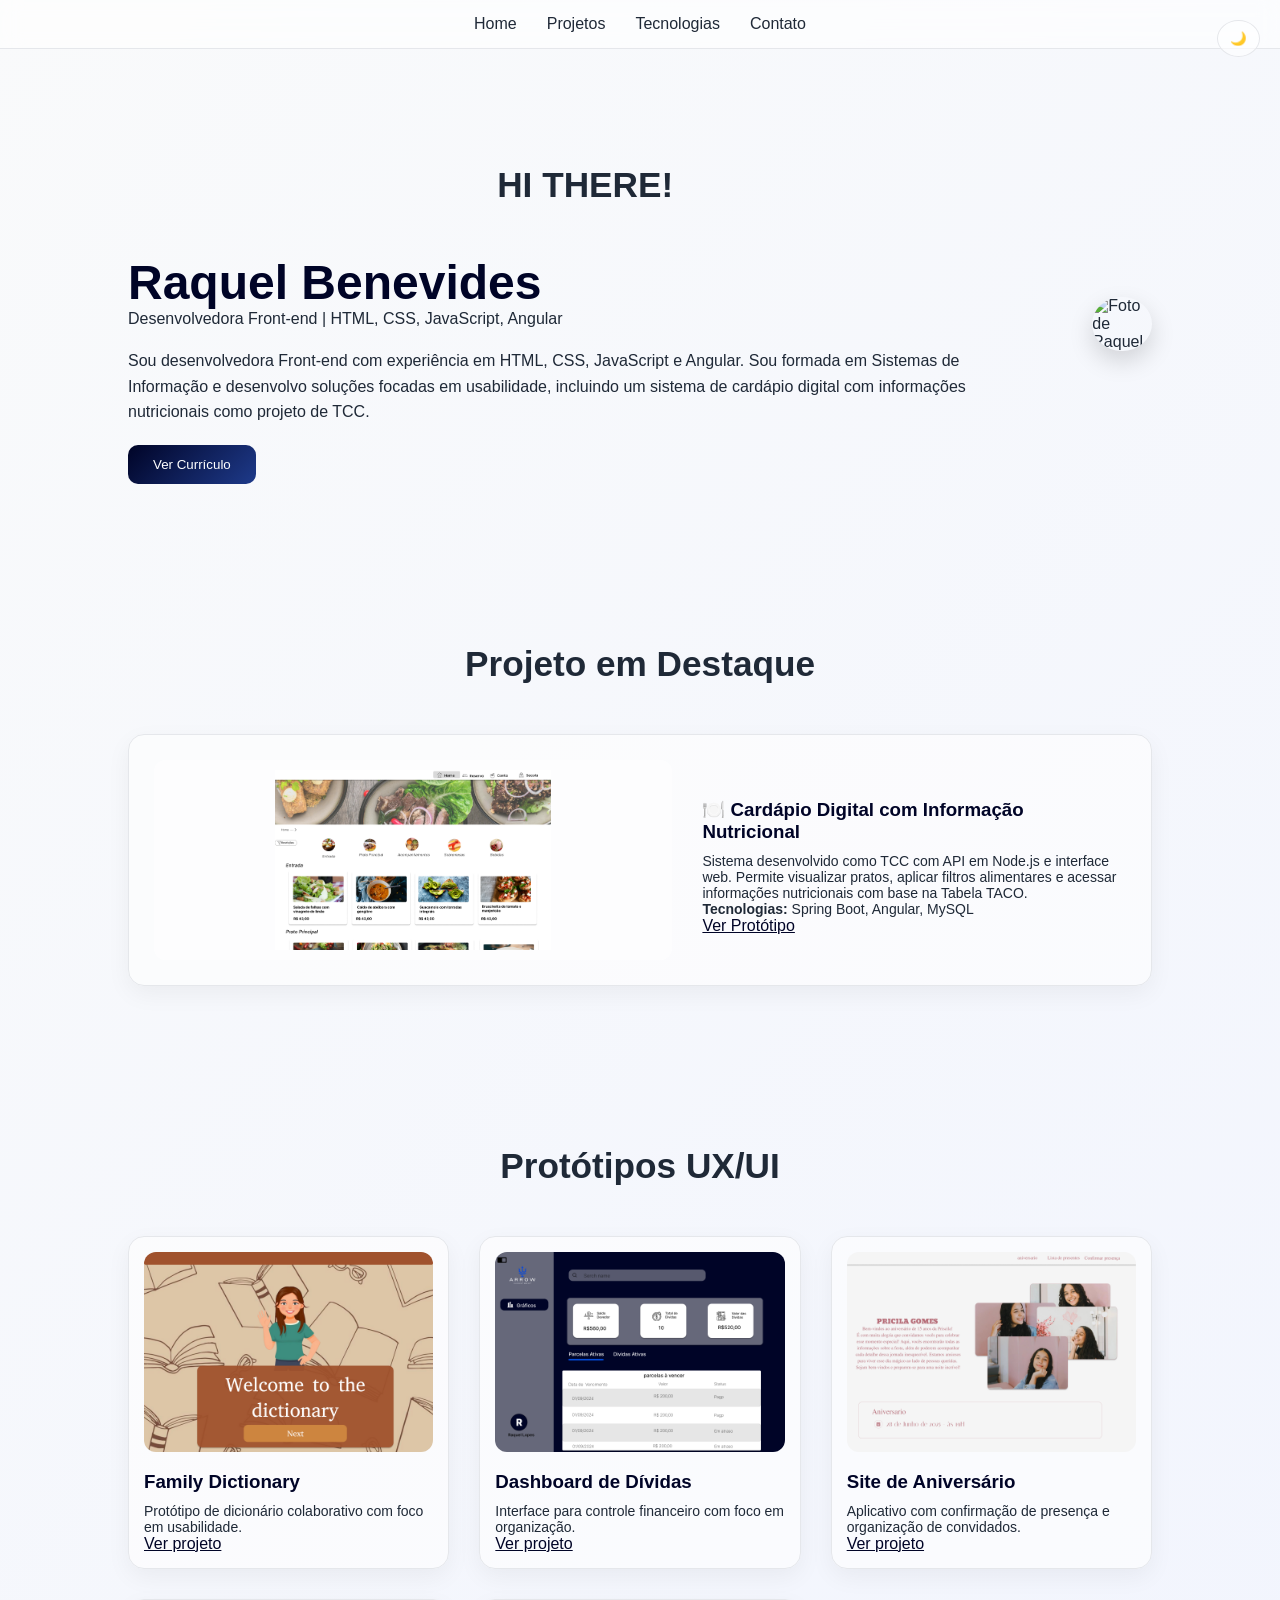
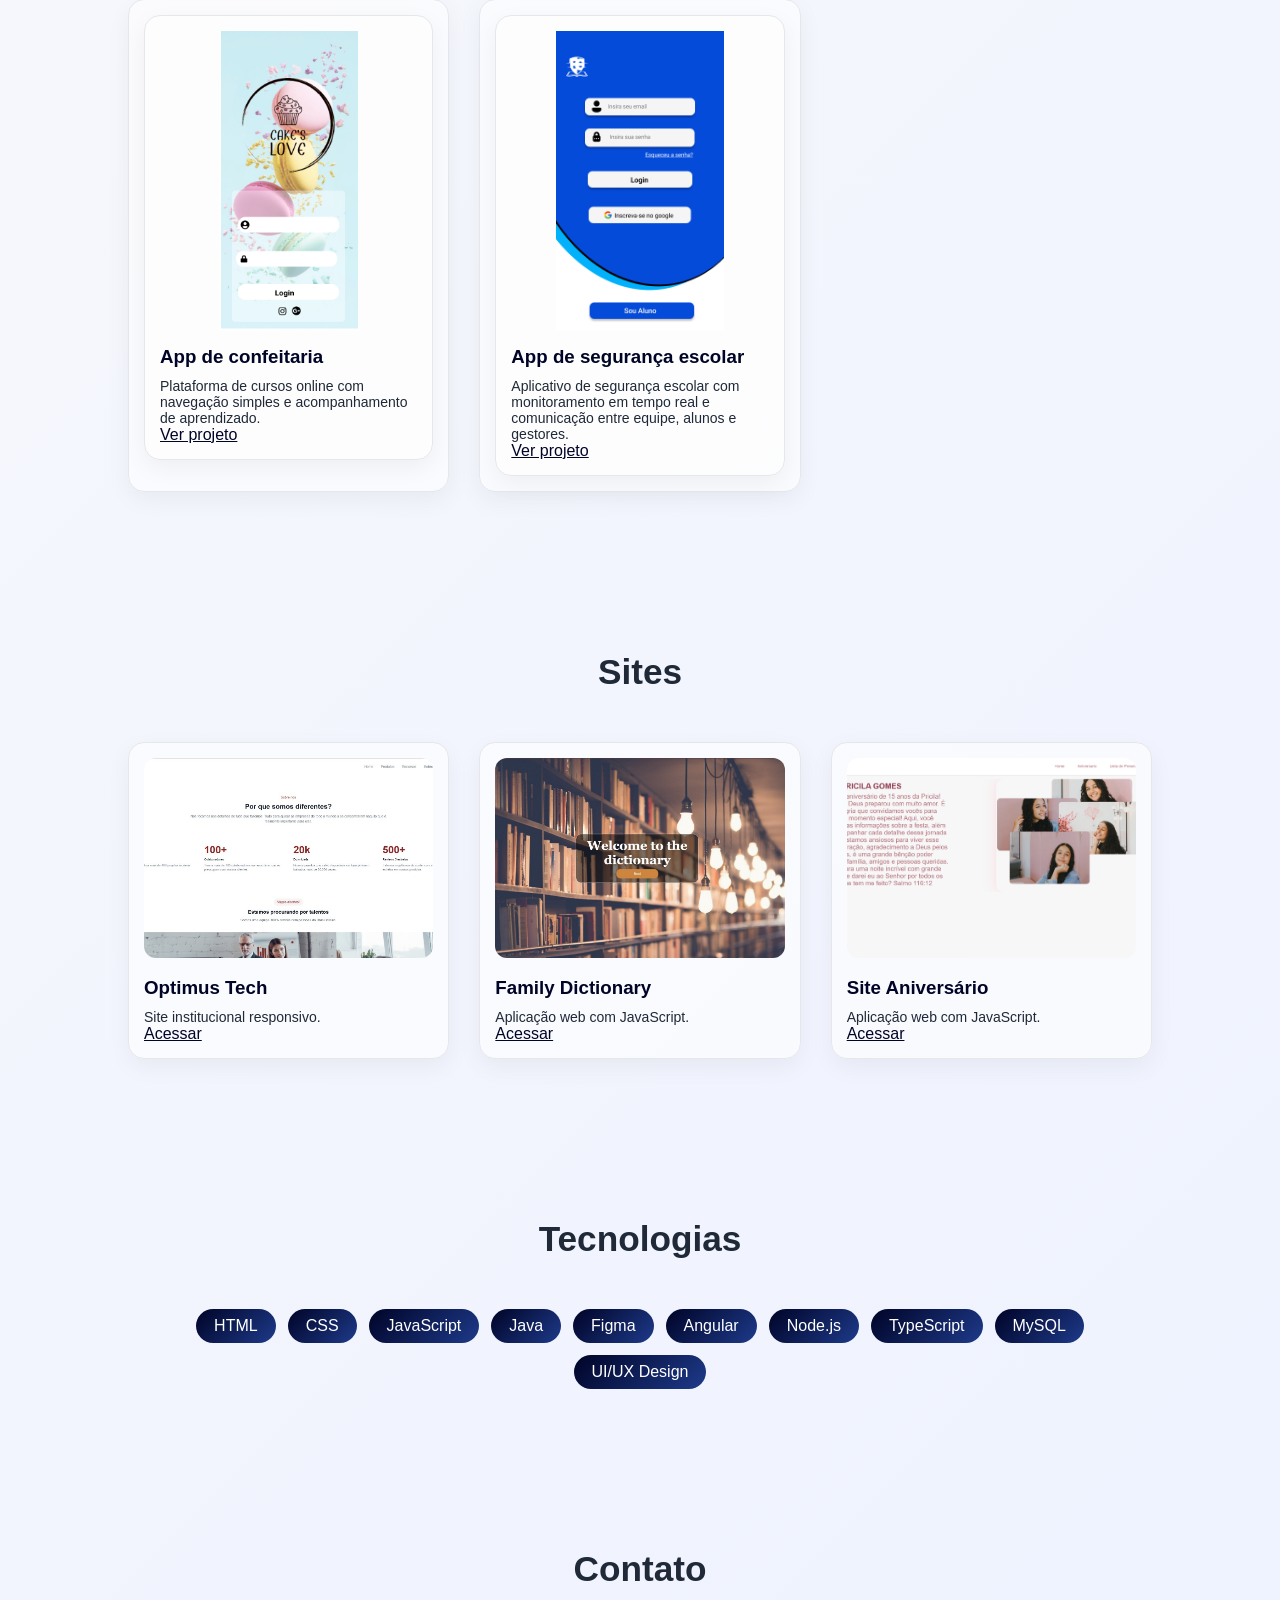
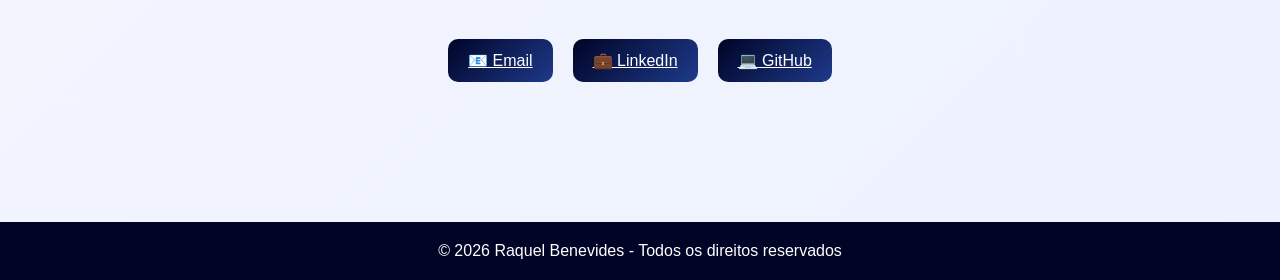
==== commit d151f994: "adicionando projetos" ====
--- a/index.html
+++ b/index.html
@@ -161,6 +161,16 @@
         <a href="https://family-dictionary.vercel.app/" target="_blank">Acessar</a>
       </div>
 
+
+
+       <div class="prototype-card">
+        <img src="assets/siteAniversario.png" />
+        <h3>Site Aniversário</h3>
+        <p>Aplicação web com JavaScript.</p>
+        <a href="https://site-aniversario-7pk9.vercel.app/" target="_blank">Acessar</a>
+      </div>
+
+
     </div>
   </section>
 
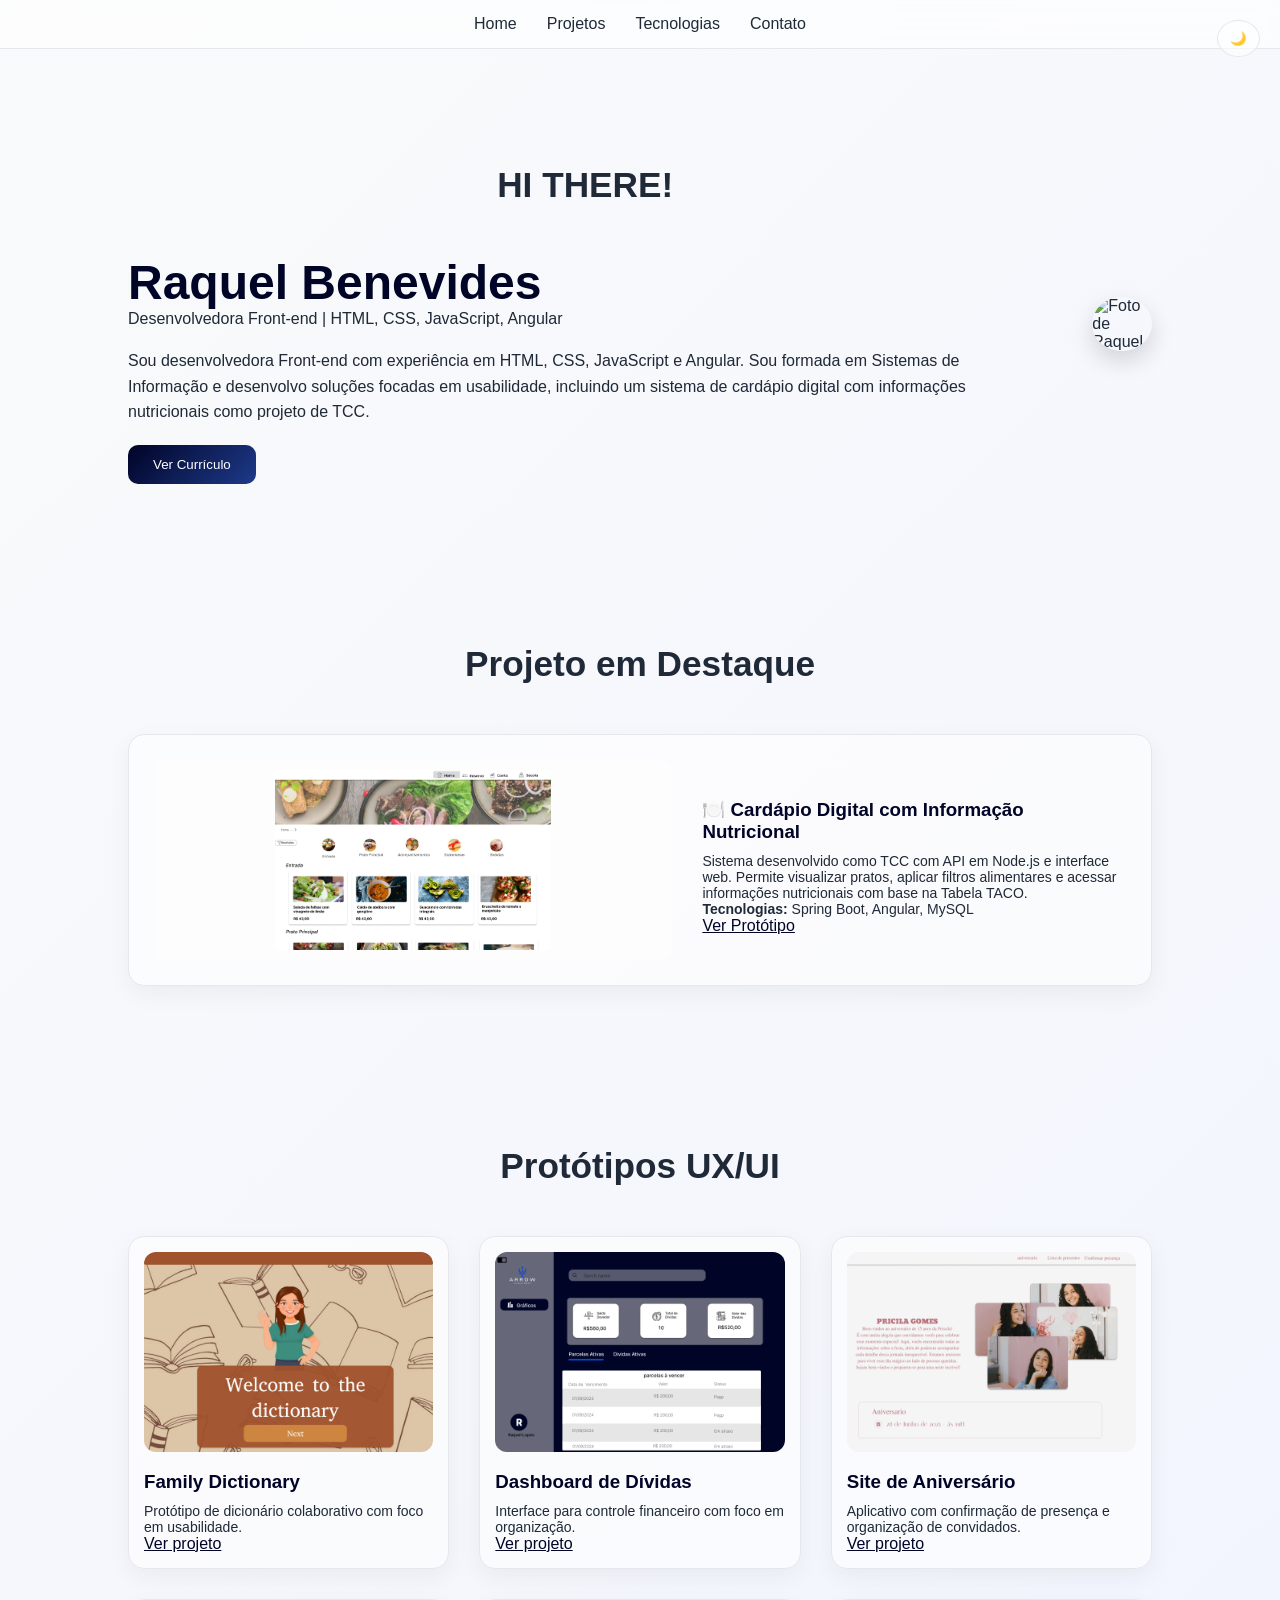
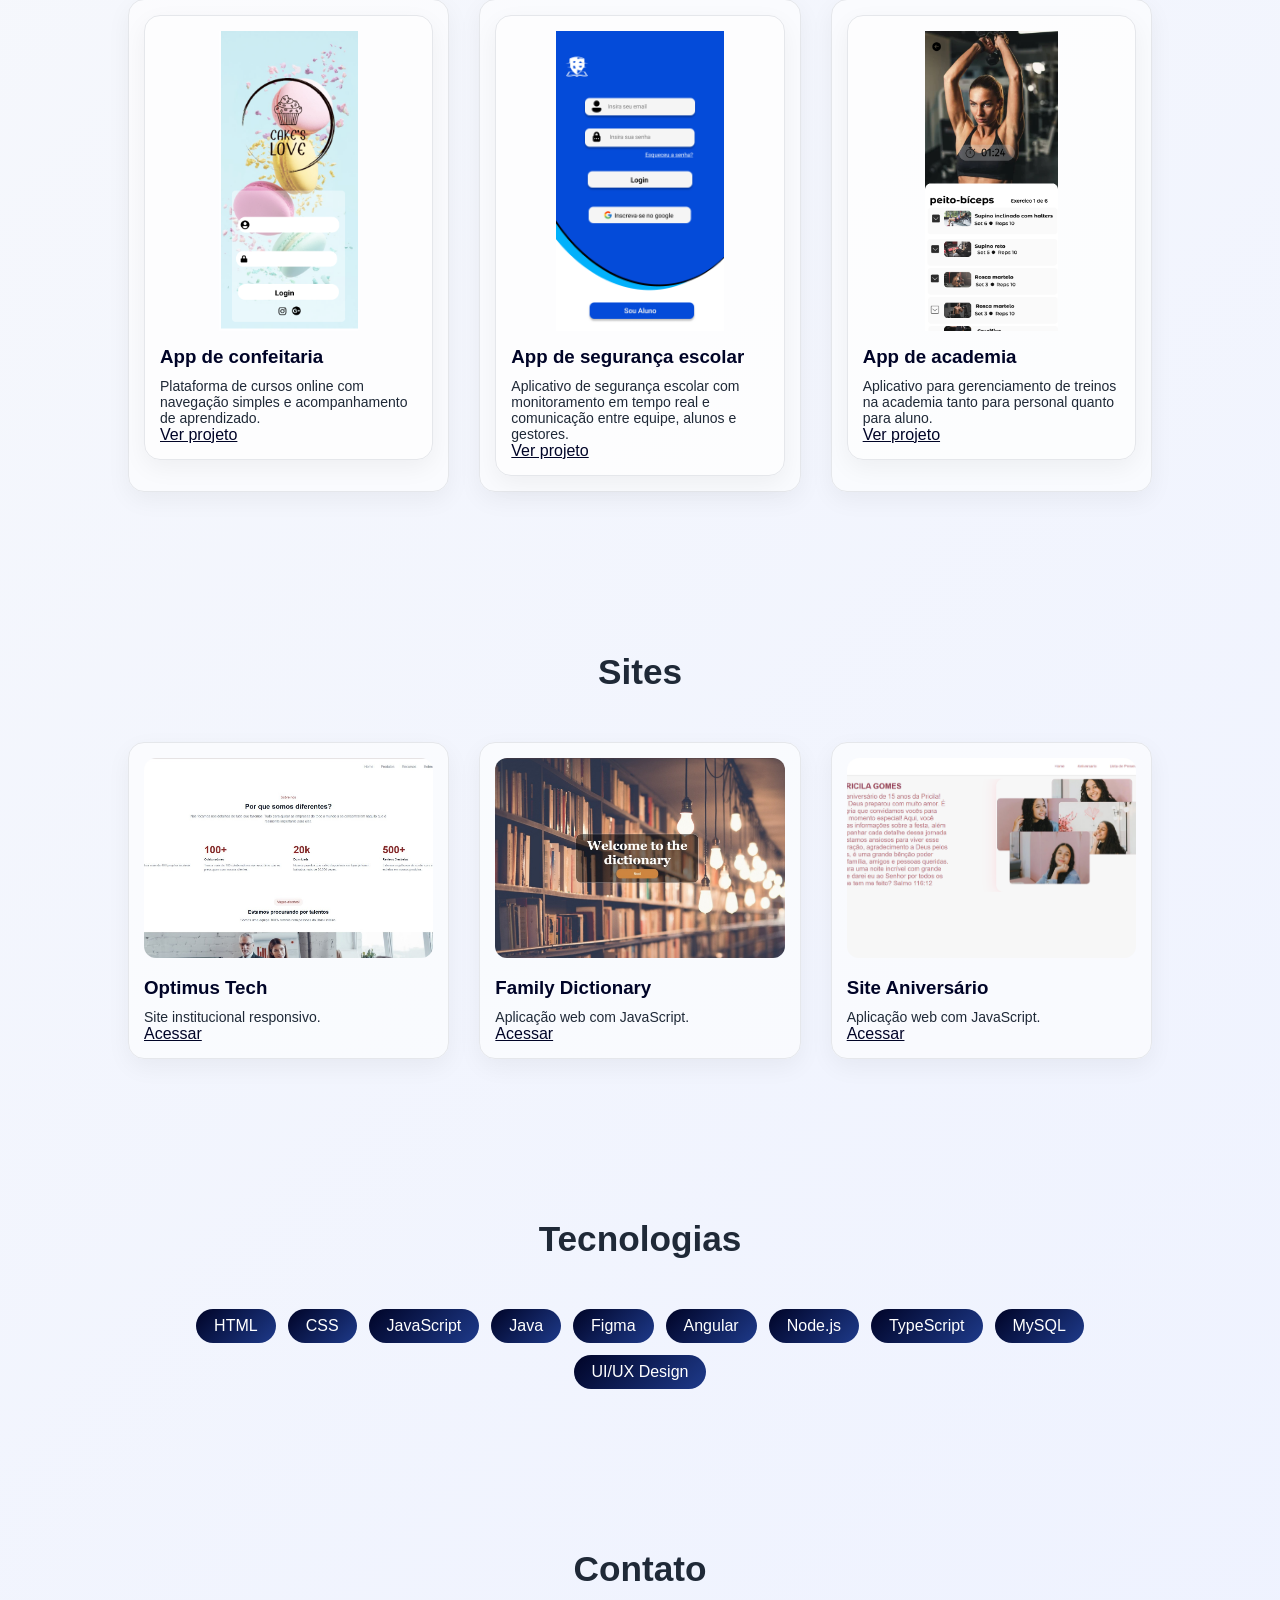
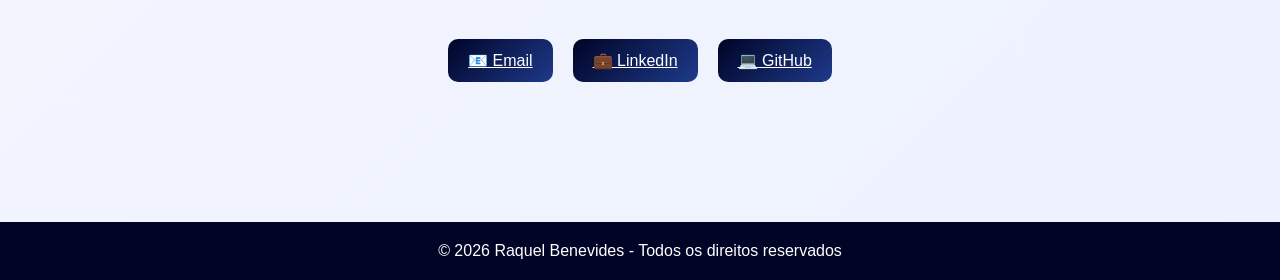
==== commit 47e23833: "adição de um novo projeto" ====
--- a/index.html
+++ b/index.html
@@ -138,6 +138,17 @@
         </div>
       </div>
 
+        <div class="prototype-card mobile">
+        <div class="prototype-card">
+          <img src="assets/Tela de treino.png" />
+          <h3>App de academia </h3>
+          <p>Aplicativo para gerenciamento de treinos na academia tanto para personal quanto para aluno.</p>
+          <a
+            href="https://www.figma.com/design/suQgApO2VAOeIMpn7Bf1XQ/PROJETO_ACADEMIA?node-id=0-1&t=z41WIFyhi62jldQ5-1">Ver
+            projeto</a>
+        </div>
+      </div>
+
     </div>
   </section>
 
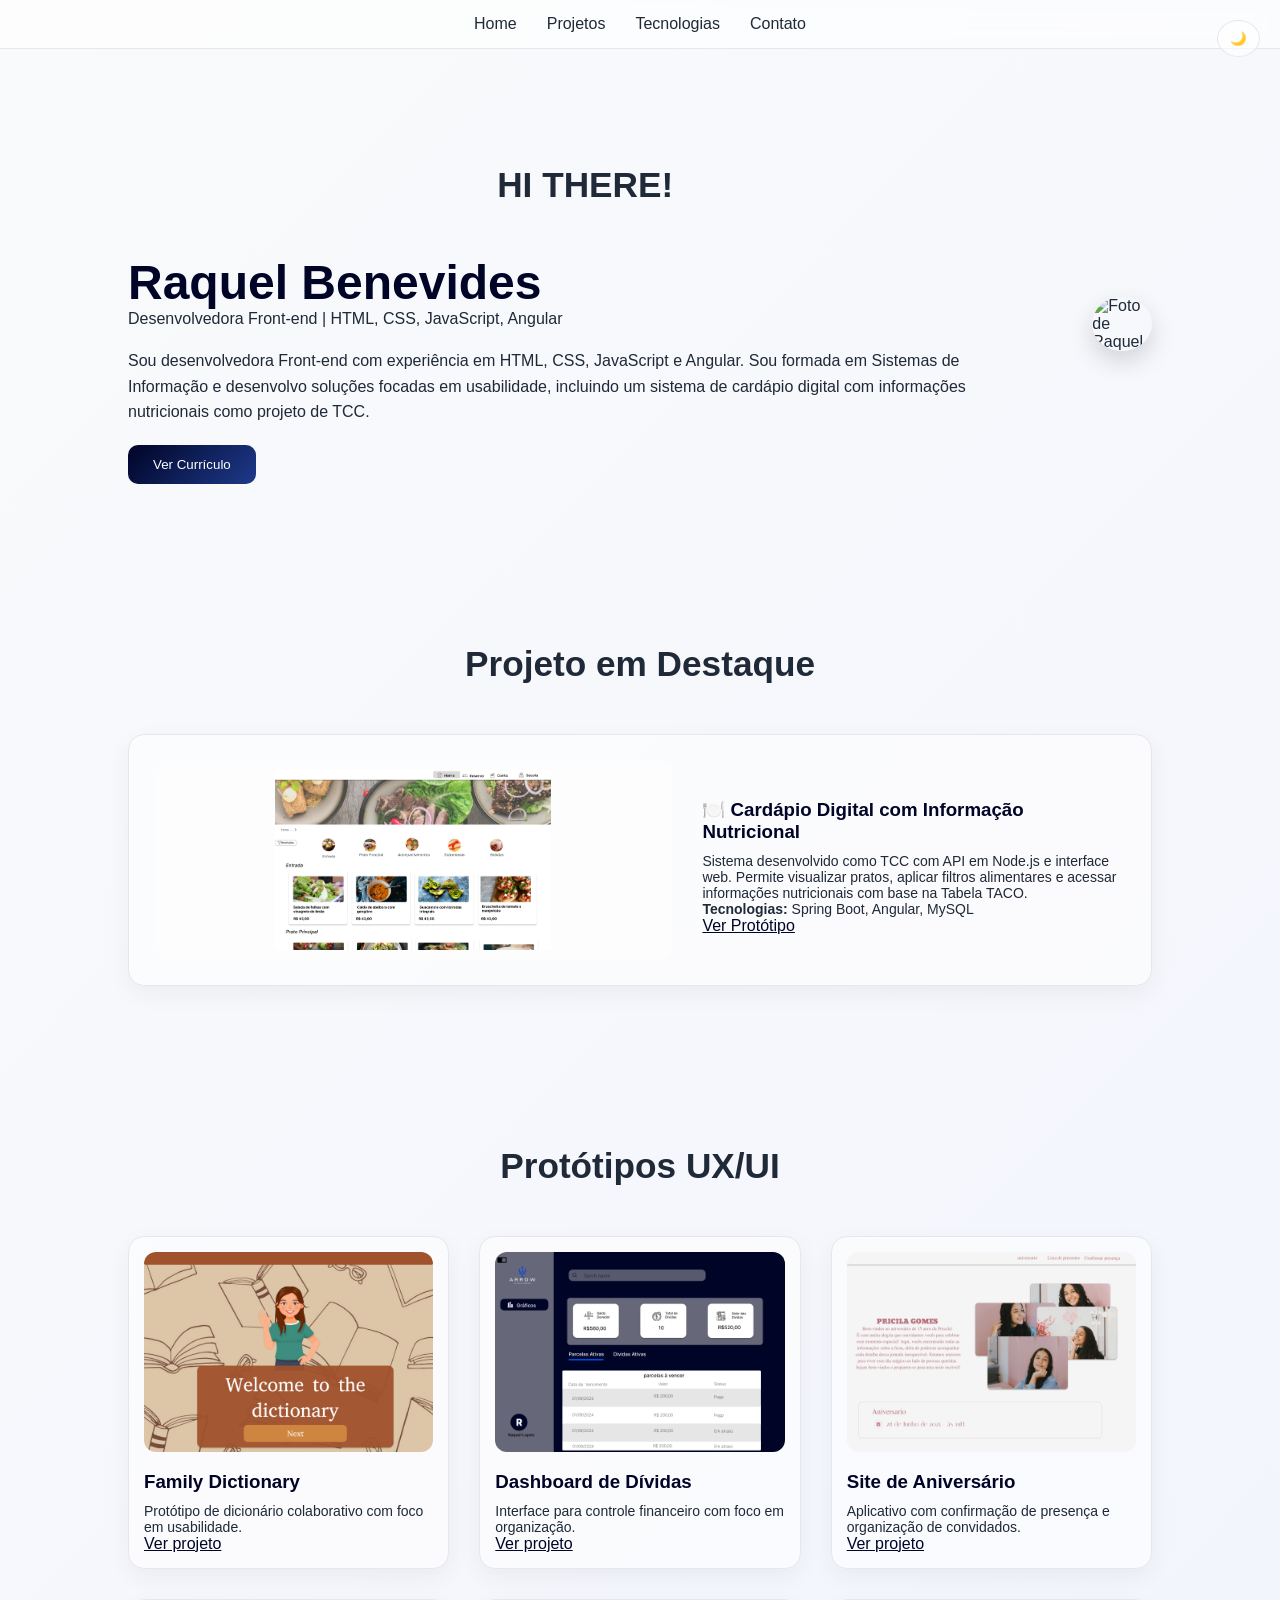
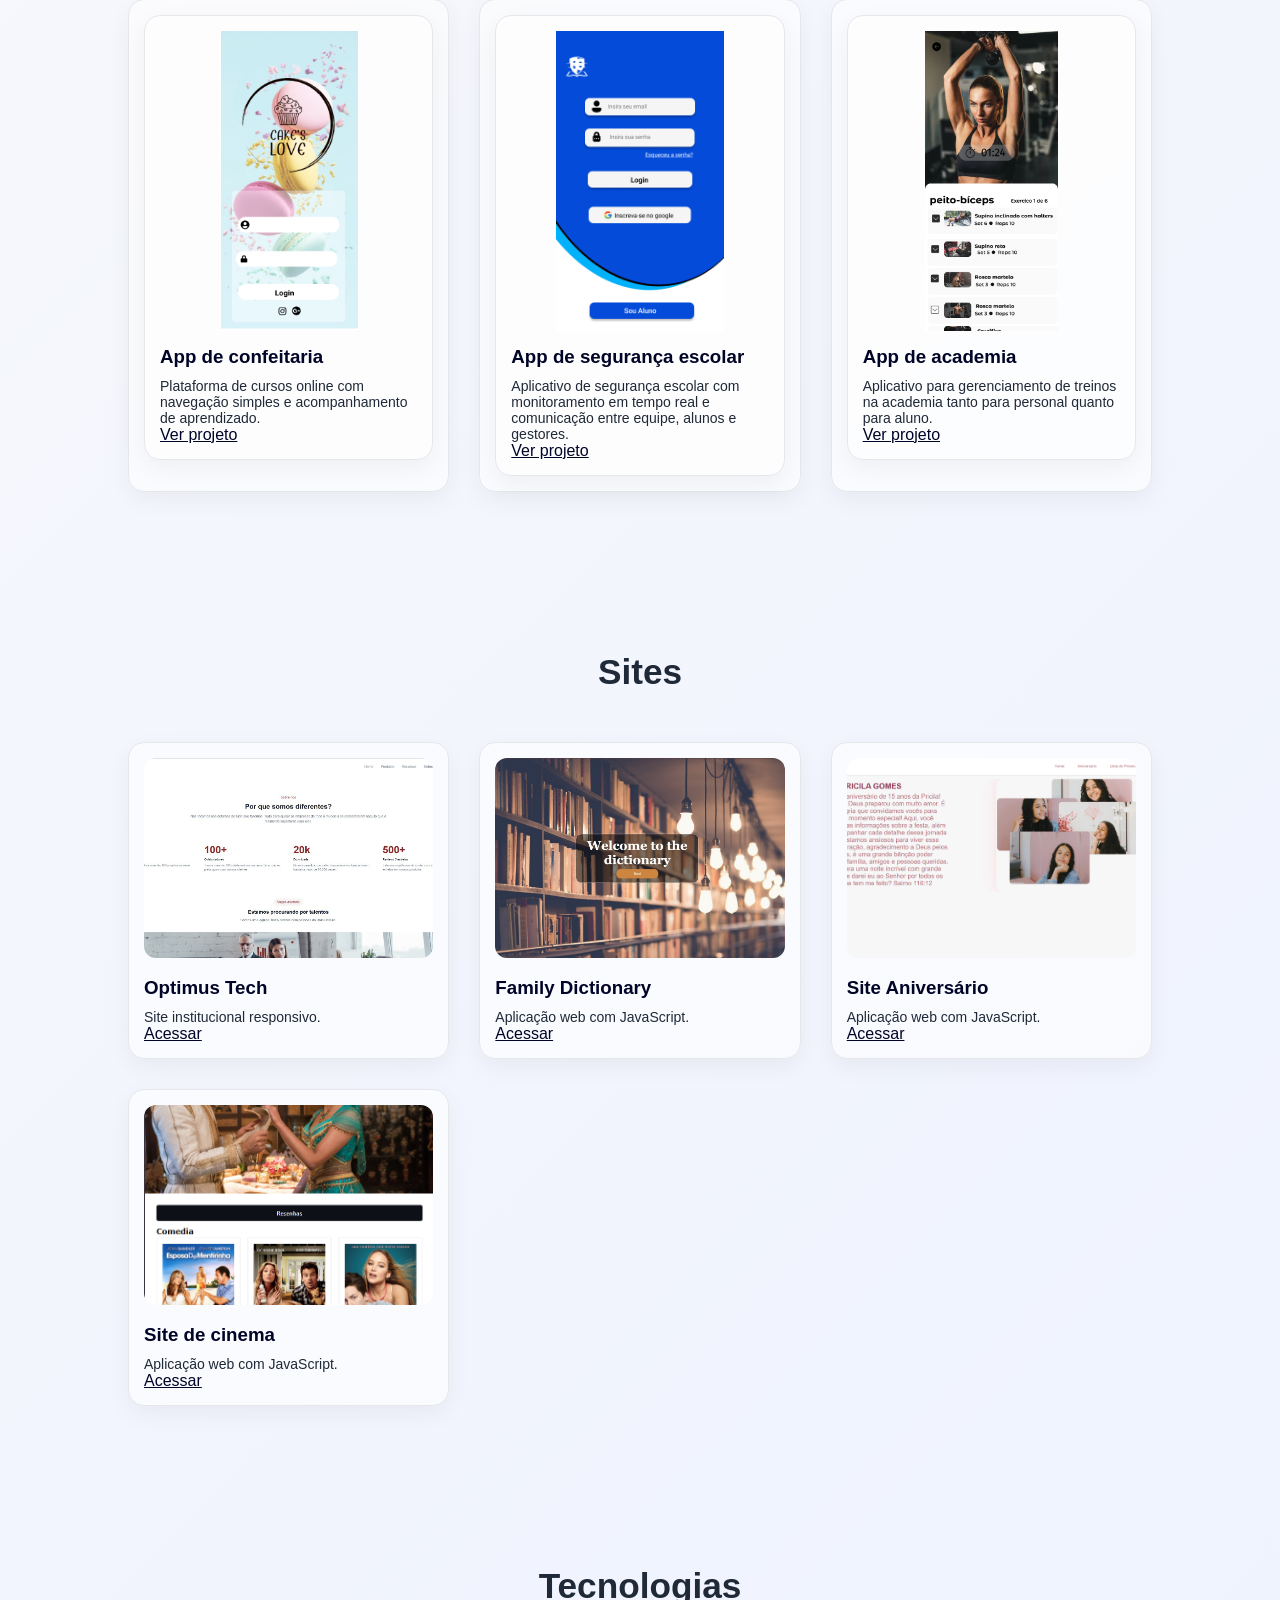
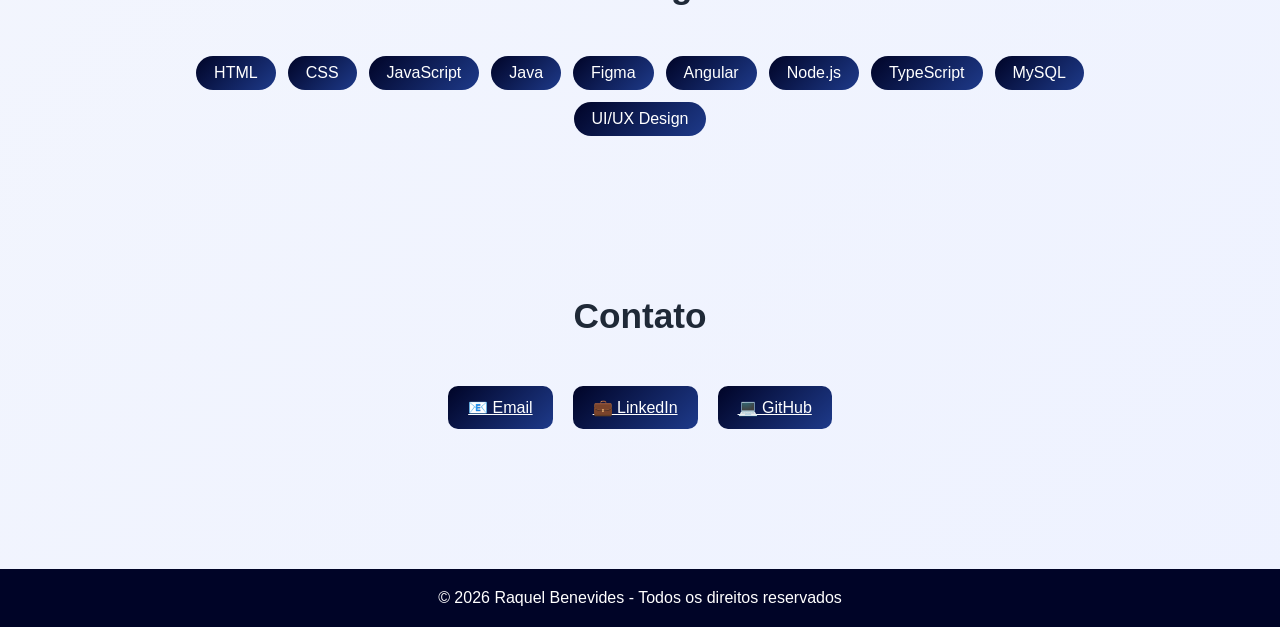
==== commit 0398b97d: "novos projetos adicionados" ====
--- a/index.html
+++ b/index.html
@@ -181,6 +181,13 @@
         <a href="https://site-aniversario-7pk9.vercel.app/" target="_blank">Acessar</a>
       </div>
 
+      <div class="prototype-card">
+        <img src="assets/site_filmes.png" />
+        <h3>Site de cinema</h3>
+        <p>Aplicação web com JavaScript.</p>
+        <a href="https://site-filmes-eoq8.vercel.app/" target="_blank">Acessar</a>
+      </div>
+
 
     </div>
   </section>
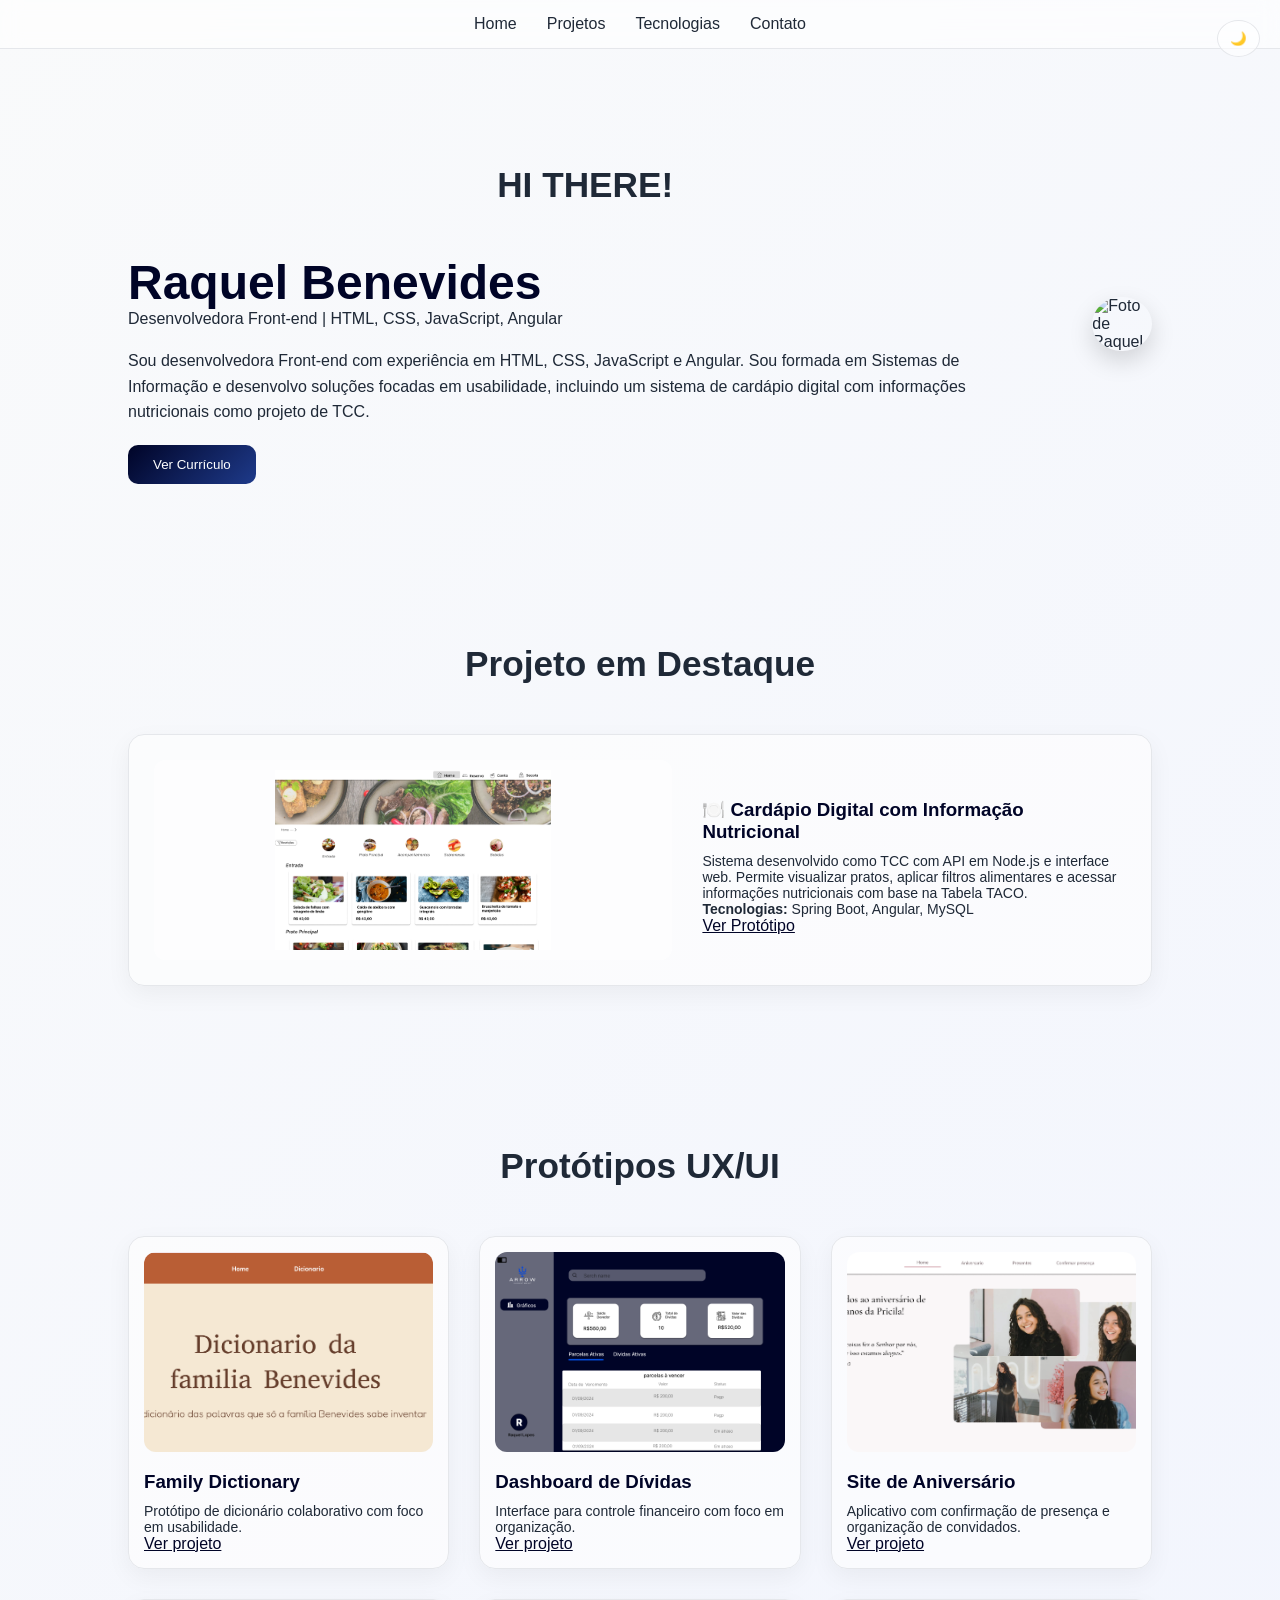
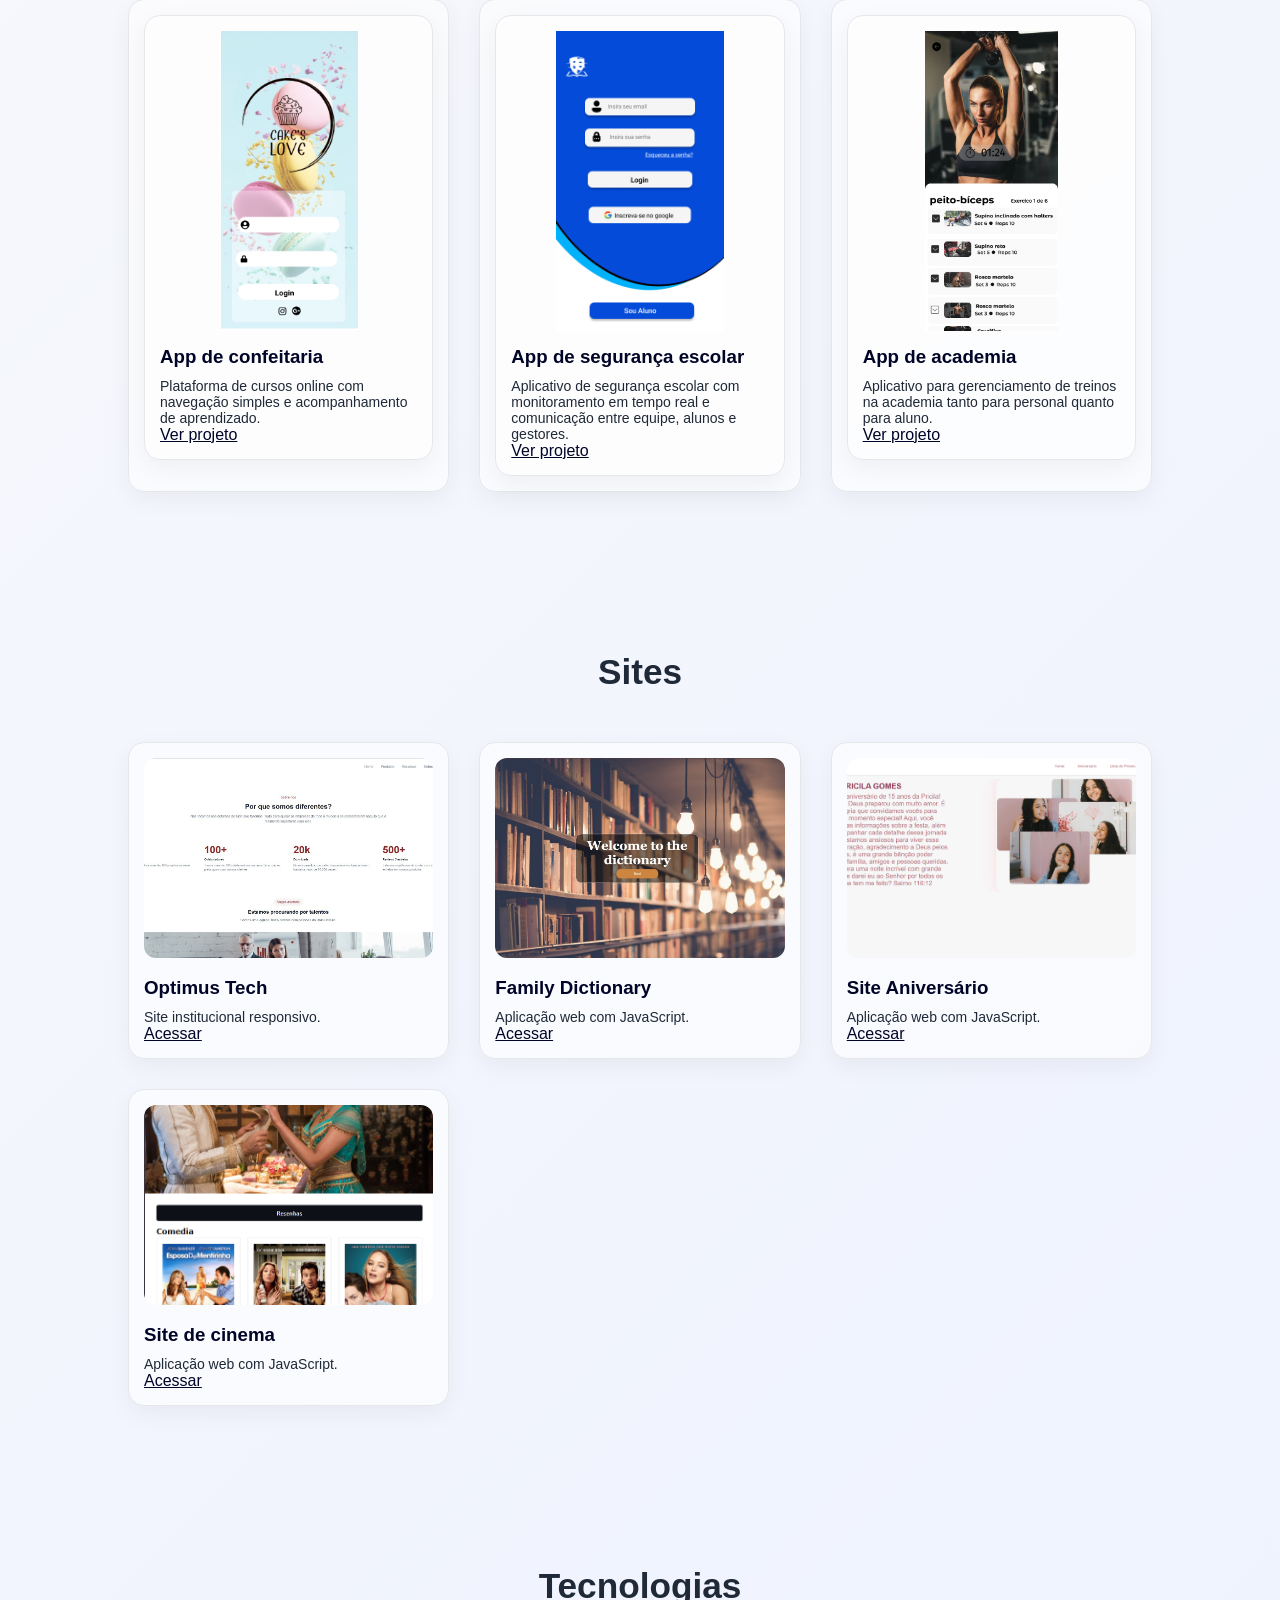
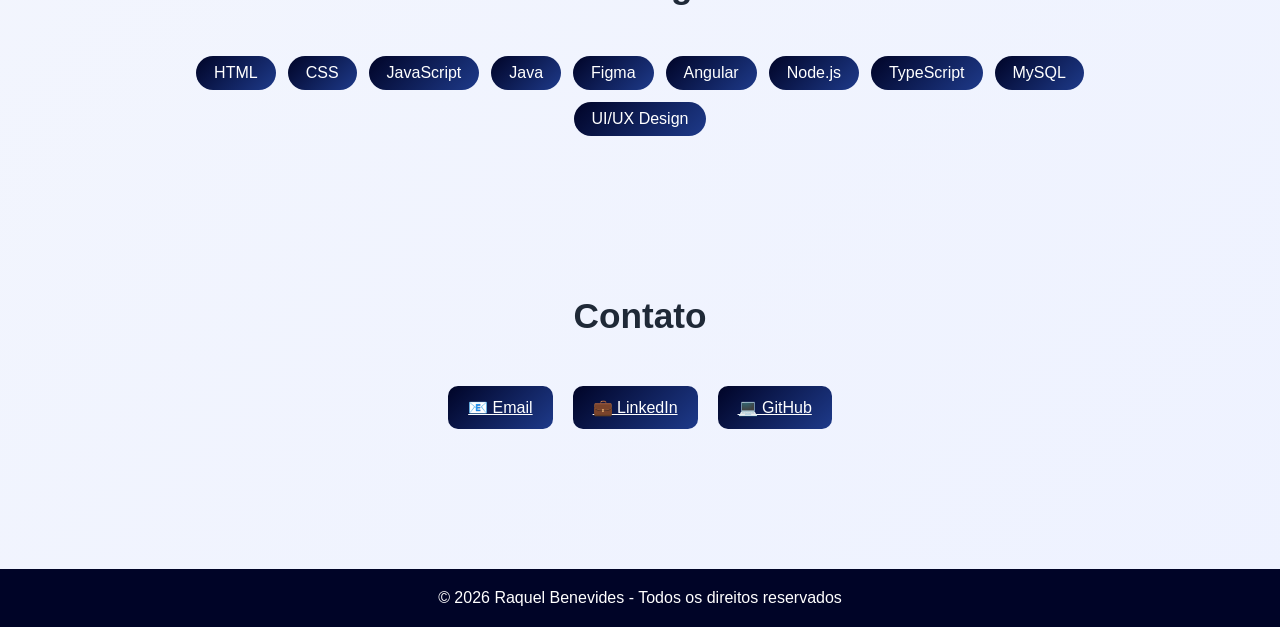
==== commit 61058893: "atualizações na pagina" ====
--- a/index.html
+++ b/index.html
@@ -88,11 +88,11 @@
     <div class="prototypes-container">
 
       <div class="prototype-card">
-        <img src="assets/family-directory.png" />
+        <img src="assets/dicionario_figma .png" />
         <h3>Family Dictionary</h3>
         <p>Protótipo de dicionário colaborativo com foco em usabilidade.</p>
         <a
-          href="https://www.figma.com/proto/r6o3UK1A0JMN1MDUsx2ePp/dicionario_familia?node-id=1-3&t=j6TgcoYT1Pu7Sqnx-1&scaling=scale-down&content-scaling=fixed&page-id=0%3A1&starting-point-node-id=1%3A3">Ver
+          href="https://www.figma.com/proto/r6o3UK1A0JMN1MDUsx2ePp/dicionario_familia?node-id=4016-36&t=nktYQGjkfB1v1igy-1&scaling=min-zoom&content-scaling=fixed&page-id=0%3A1&starting-point-node-id=4016%3A36">Ver
           projeto</a>
       </div>
 
@@ -106,7 +106,7 @@
       </div>
 
       <div class="prototype-card">
-        <img src="assets/tela_aniversario.png" />
+        <img src="assets/tela_aniversario_figma .png" />
         <h3>Site de Aniversário</h3>
         <p>Aplicativo com confirmação de presença e organização de convidados.</p>
         <a
